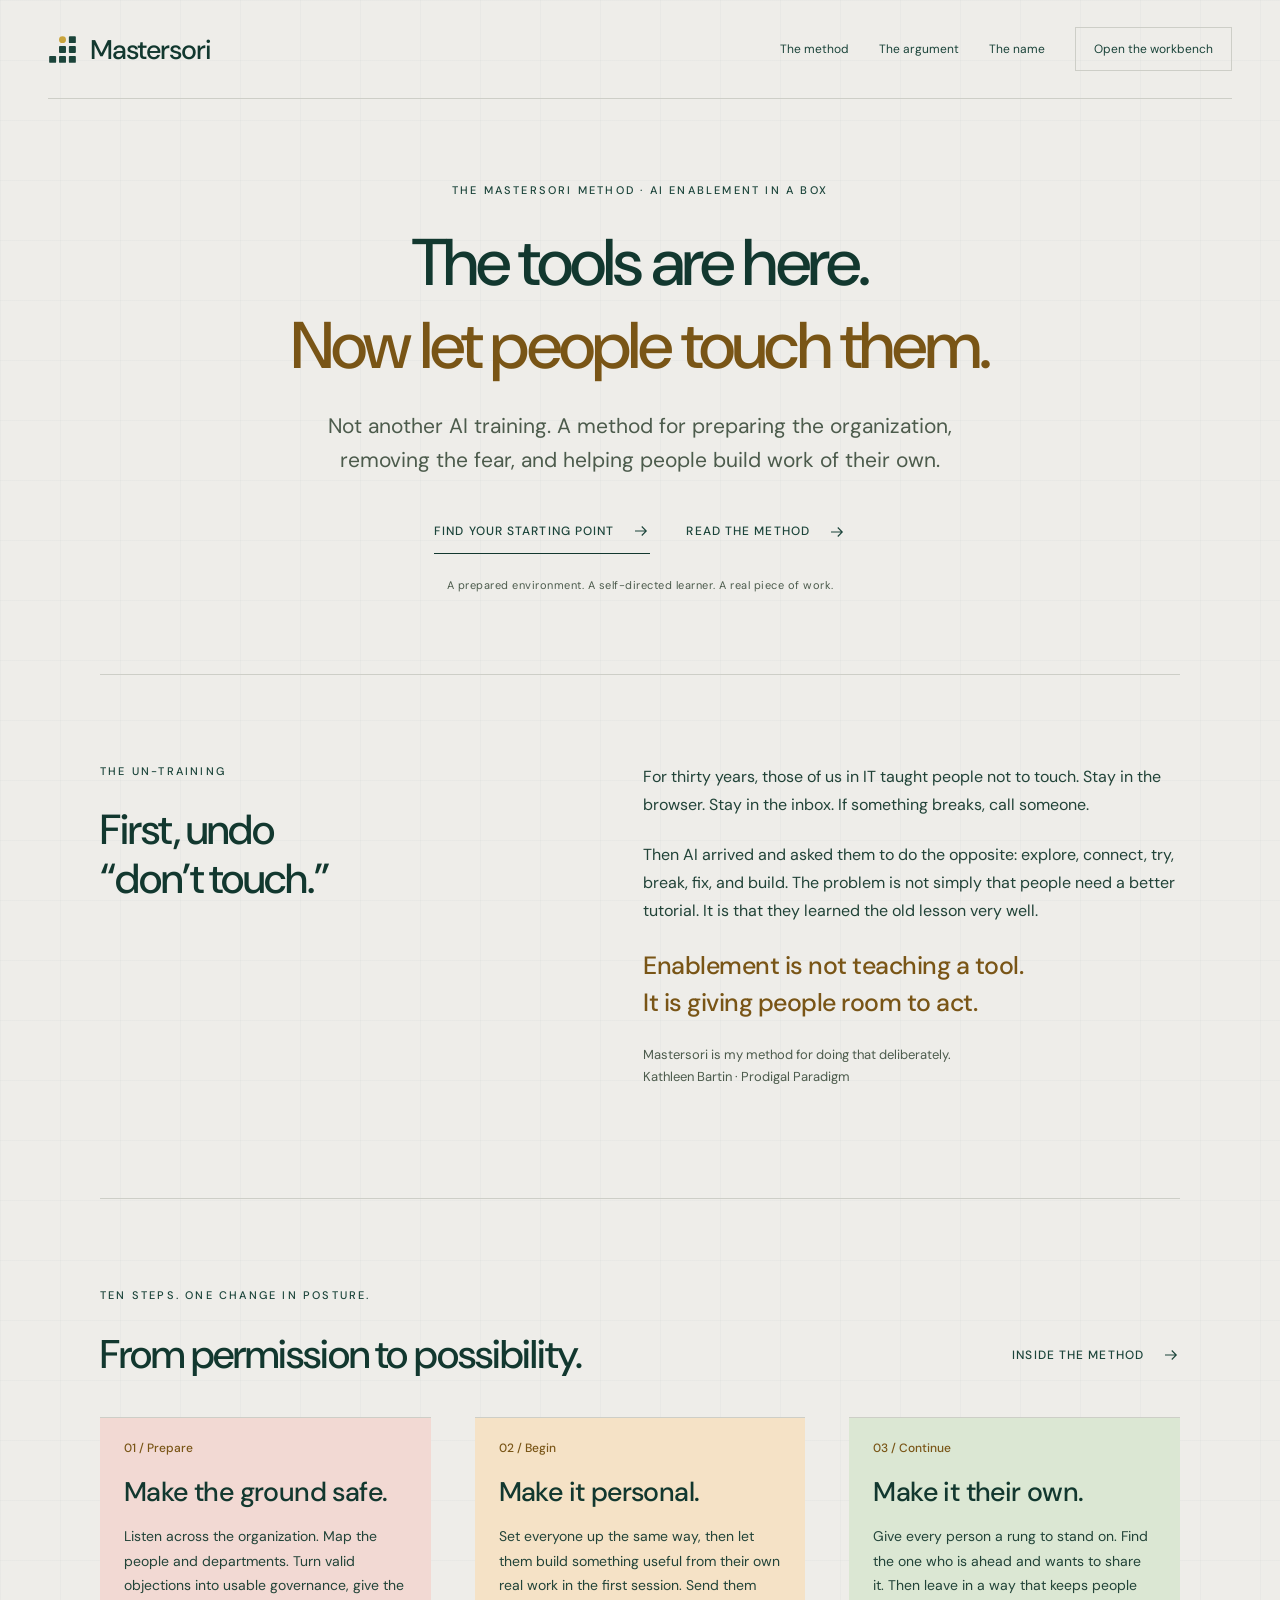
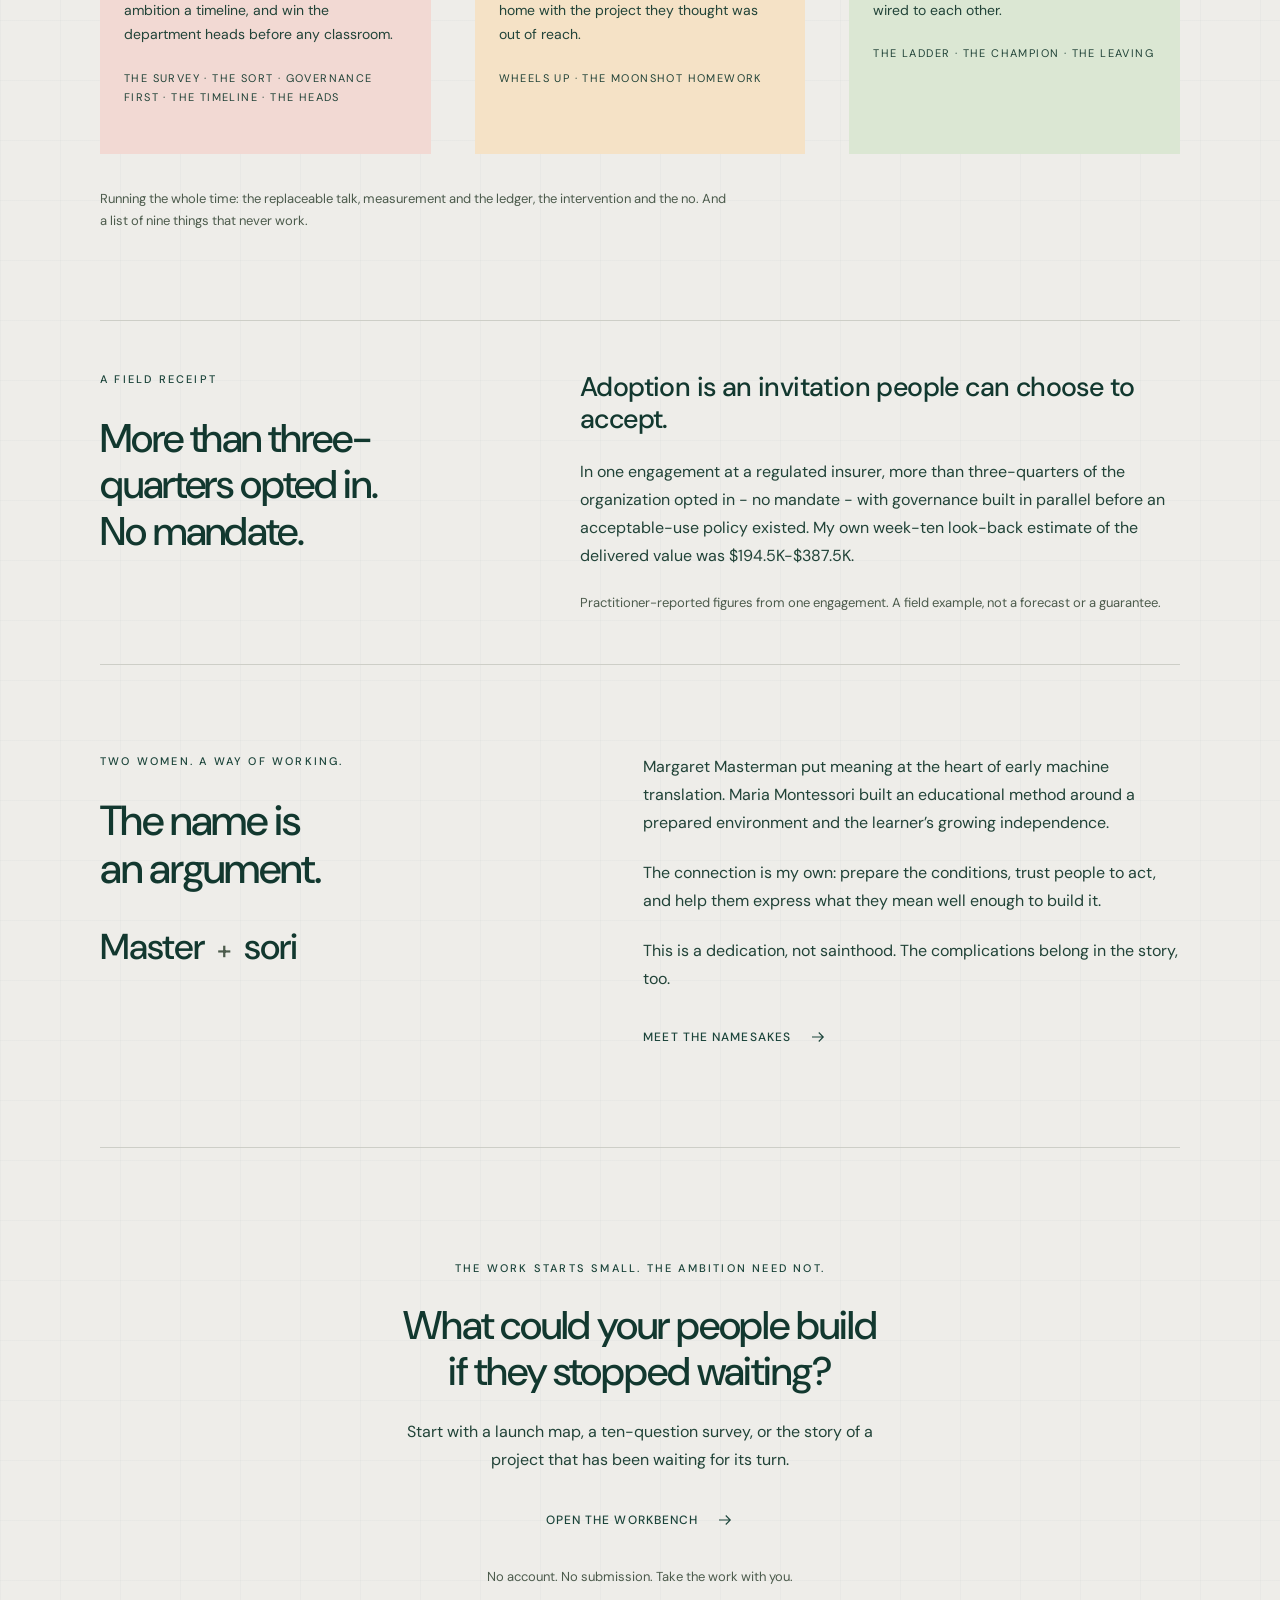
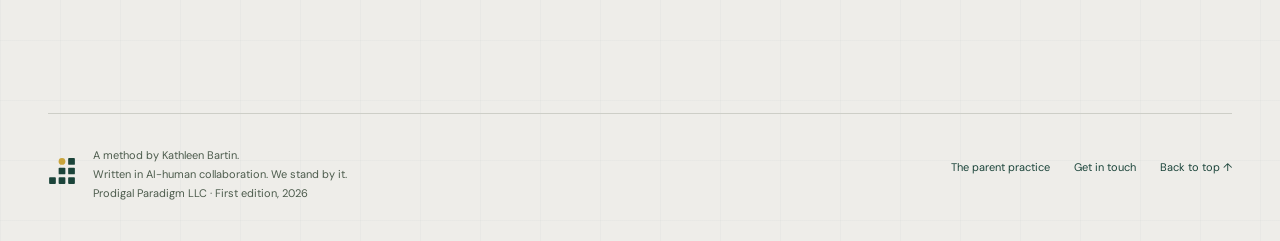
==== index.html @ df9082a6 "New mark: The Step Header and footer mark, favicons, lockups and the share card now use the stepped " ====
<!doctype html>
<html lang="en"><head>
<meta charset="utf-8">
<meta name="viewport" content="width=device-width, initial-scale=1">
<meta name="theme-color" content="#eeede9">
<title>Mastersori · AI enablement, not another training.</title>
<meta name="description" content="A human-first method for AI adoption. Prepare the environment, remove the fear, and help people build work of their own.">
<meta name="author" content="Kathleen Bartin">
<link rel="canonical" href="https://mastersori.com/">
<meta property="og:title" content="Mastersori · AI enablement, not another training.">
<meta property="og:description" content="A human-first method for AI adoption. Prepare the environment, remove the fear, and help people build work of their own.">
<meta property="og:type" content="website">
<meta property="og:url" content="https://mastersori.com/">
<meta property="og:site_name" content="Mastersori">
<meta property="og:image" content="https://mastersori.com/assets/og-card.png">
<meta property="og:image:width" content="1200">
<meta property="og:image:height" content="630">
<meta property="og:image:alt" content="Mastersori. The tools are here. Now let people touch them.">
<meta name="twitter:card" content="summary_large_image">
<meta name="twitter:image" content="https://mastersori.com/assets/og-card.png">
<link rel="icon" href="assets/logomark-simplified.svg" type="image/svg+xml">
<link rel="apple-touch-icon" href="assets/apple-touch-icon.png">
<link rel="preconnect" href="https://fonts.googleapis.com">
<link rel="preconnect" href="https://fonts.gstatic.com" crossorigin>
<link rel="stylesheet" href="https://fonts.googleapis.com/css2?family=DM+Sans:wght@400;500;600&amp;display=swap">
<link rel="stylesheet" href="styles.css">
<script src="app.js" defer></script>
<script type="application/ld+json">
{
  "@context": "https://schema.org",
  "@graph": [
    {
      "@type": "WebSite",
      "@id": "https://mastersori.com/#website",
      "name": "Mastersori",
      "alternateName": "The Mastersori Method",
      "url": "https://mastersori.com/",
      "publisher": {
        "@id": "https://mastersori.com/#org"
      },
      "author": {
        "@id": "https://mastersori.com/#kathleen"
      },
      "inLanguage": "en"
    },
    {
      "@type": "Person",
      "@id": "https://mastersori.com/#kathleen",
      "name": "Kathleen Bartin",
      "jobTitle": "AI Adoption Strategist",
      "url": "https://www.prodigalparadigm.com/",
      "sameAs": [
        "https://www.prodigalparadigm.com/",
        "https://www.linkedin.com/in/kathleen-bartin"
      ],
      "worksFor": {
        "@id": "https://mastersori.com/#org"
      }
    },
    {
      "@type": "Organization",
      "@id": "https://mastersori.com/#org",
      "name": "Prodigal Paradigm LLC",
      "url": "https://www.prodigalparadigm.com/",
      "founder": {
        "@id": "https://mastersori.com/#kathleen"
      }
    },
    {
      "@type": "CreativeWork",
      "@id": "https://mastersori.com/#method",
      "name": "The Mastersori Method",
      "alternateName": "The Un-Training",
      "description": "A human-first method for rolling out AI across a workforce: prepare the organization, remove the fear, and help people build work of their own.",
      "author": {
        "@id": "https://mastersori.com/#kathleen"
      },
      "publisher": {
        "@id": "https://mastersori.com/#org"
      },
      "url": "https://mastersori.com/method.html",
      "datePublished": "2026-11-17",
      "inLanguage": "en"
    }
  ]
}
</script>
</head>
<body id="top"><a class="skip" href="#main">Skip to content</a><header class="site-header"><a class="brand" href="index.html" aria-label="Mastersori home"><img src="assets/logomark.svg" width="29" height="29" alt=""><span class="brand-name">Mastersori</span></a><button class="menu-button" aria-expanded="false" aria-controls="main-nav" type="button">Menu</button><nav class="nav" id="main-nav" aria-label="Main navigation"><a href="method.html">The method</a><a href="argument.html">The argument</a><a href="dedication.html">The name</a><a href="workbench.html">Open the workbench</a></nav></header>

<main id="main">
<section class="hero"><p class="eyebrow">The Mastersori Method · AI enablement in a box</p><h1>The tools are here.<span class="turn">Now let people touch them.</span></h1><p class="lede">Not another AI training. A method for preparing the organization, removing the fear, and helping people build work of their own.</p><div class="hero-actions"><a class="text-link" href="workbench.html">Find your starting point<svg viewBox="0 0 24 24" aria-hidden="true"><path d="M4 12h15m-6-6 6 6-6 6"/></svg></a><a class="text-link" href="method.html">Read the method<svg viewBox="0 0 24 24" aria-hidden="true"><path d="M4 12h15m-6-6 6 6-6 6"/></svg></a></div><p class="hero-foot">A prepared environment. A self-directed learner. A real piece of work.</p></section>
<div class="wrap">
<section class="section intro-grid"><div><p class="eyebrow">The un-training</p><h2>First, undo<br>“don’t touch.”</h2></div><div class="prose"><p>For thirty years, those of us in IT taught people not to touch. Stay in the browser. Stay in the inbox. If something breaks, call someone.</p><p>Then AI arrived and asked them to do the opposite: explore, connect, try, break, fix, and build. The problem is not simply that people need a better tutorial. It is that they learned the old lesson very well.</p><p class="quote">Enablement is not teaching a tool.<br>It is giving people room to act.</p><p class="small muted">Mastersori is my method for doing that deliberately.<br>Kathleen Bartin · Prodigal Paradigm</p></div></section>
<section class="section"><div class="section-top"><div><p class="eyebrow">Ten steps. One change in posture.</p><h2>From permission to possibility.</h2></div><a class="text-link" href="method.html">Inside the method<svg viewBox="0 0 24 24" aria-hidden="true"><path d="M4 12h15m-6-6 6 6-6 6"/></svg></a></div><div class="movements"><article class="movement m-prepare"><span class="number">01 / Prepare</span><h3>Make the ground safe.</h3><p>Listen across the organization. Map the people and departments. Turn valid objections into usable governance, give the ambition a timeline, and win the department heads before any classroom.</p><p class="small">The survey · The sort · Governance first · The timeline · The heads</p></article><article class="movement m-begin"><span class="number">02 / Begin</span><h3>Make it personal.</h3><p>Set everyone up the same way, then let them build something useful from their own real work in the first session. Send them home with the project they thought was out of reach.</p><p class="small">Wheels up · The moonshot homework</p></article><article class="movement m-continue"><span class="number">03 / Continue</span><h3>Make it their own.</h3><p>Give every person a rung to stand on. Find the one who is ahead and wants to share it. Then leave in a way that keeps people wired to each other.</p><p class="small">The ladder · The champion · The leaving</p></article></div><p class="small muted running-line">Running the whole time: the replaceable talk, measurement and the ledger, the intervention and the no. And a list of nine things that never work.</p></section>
<section class="receipt" aria-labelledby="receipt-title"><div><p class="eyebrow" id="receipt-title">A field receipt</p><p class="receipt-statement">More than three-quarters opted in.<br>No mandate.</p></div><div><h3>Adoption is an invitation people can choose to accept.</h3><p>In one engagement at a regulated insurer, more than three-quarters of the organization opted in - no mandate - with governance built in parallel before an acceptable-use policy existed. My own week-ten look-back estimate of the delivered value was $194.5K-$387.5K.</p><p class="small muted">Practitioner-reported figures from one engagement. A field example, not a forecast or a guarantee.</p></div></section>
<section class="section intro-grid no-rule"><div><p class="eyebrow">Two women. A way of working.</p><h2>The name is<br>an argument.</h2><div class="name-equation">Master<span>+</span>sori</div></div><div class="prose"><p>Margaret Masterman put meaning at the heart of early machine translation. Maria Montessori built an educational method around a prepared environment and the learner’s growing independence.</p><p>The connection is my own: prepare the conditions, trust people to act, and help them express what they mean well enough to build it.</p><p>This is a dedication, not sainthood. The complications belong in the story, too.</p><a class="text-link" href="dedication.html">Meet the namesakes<svg viewBox="0 0 24 24" aria-hidden="true"><path d="M4 12h15m-6-6 6 6-6 6"/></svg></a></div></section>
<hr class="rule">
<section class="closing"><p class="eyebrow">The work starts small. The ambition need not.</p><h2>What could your people build<br>if they stopped waiting?</h2><p>Start with a launch map, a ten-question survey, or the story of a project that has been waiting for its turn.</p><a class="text-link" href="workbench.html">Open the workbench<svg viewBox="0 0 24 24" aria-hidden="true"><path d="M4 12h15m-6-6 6 6-6 6"/></svg></a><p class="small muted">No account. No submission. Take the work with you.</p></section>
</div></main>
<footer class="site-footer"><div class="footer-left"><a href="https://www.prodigalparadigm.com" aria-label="Prodigal Paradigm"><img src="assets/logomark.svg" width="28" height="28" alt=""></a><p>A method by Kathleen Bartin.<br>Written in AI-human collaboration. We stand by it.<br>Prodigal Paradigm LLC · First edition, 2026</p></div><nav class="footer-links" aria-label="Footer navigation"><a href="https://www.prodigalparadigm.com">The parent practice</a><a href="mailto:kathleen@prodigalparadigm.com?subject=Mastersori%20conversation">Get in touch</a><a href="#top">Back to top ↑</a></nav></footer><!-- LOOKS: the one-line house view-counter beacon goes here when the rollout reaches this site. No other analytics on this site. -->
</body></html>
---- styles.css ----
:root{--paper:#eeede9;--ink:#12382f;--body:#214338;--muted:#4c5b4c;--green:#1b443a;--gold:#795516;--rule:#997120;--line:#cdcec7;--surface:#f6f5f2;--prepare:#f2d9d3;--begin:#f5e2c6;--continue:#dbe7d3;--running:#234f3d;--brick:#8a3a2c;--on-brick:#f7f1ea;--field-border:#9da49a;--sans:'DM Sans',Arial,sans-serif;--display:var(--sans)}
*{box-sizing:border-box}
html{scroll-behavior:smooth;scroll-padding-top:28px}
body{margin:0;background:var(--paper);color:var(--body);font-family:var(--sans);font-size:16px;line-height:1.75;background-image:linear-gradient(rgba(18,56,47,.025) 1px,transparent 1px),linear-gradient(90deg,rgba(18,56,47,.025) 1px,transparent 1px);background-size:60px 60px}
::selection{background:#d9bb65;color:var(--ink)}
a{color:var(--green);text-underline-offset:5px}
a:hover{color:var(--gold)}
button,input,select,textarea{font:inherit}
button,a,input,select,textarea,summary{-webkit-tap-highlight-color:transparent}
:focus-visible{outline:2px solid var(--rule);outline-offset:4px}
button{cursor:pointer}
[hidden]{display:none!important}
img{max-width:100%;height:auto}
h1,h2,h3,h4{font-family:var(--display);font-weight:500;color:var(--ink);line-height:1.16;margin:0 0 24px}
h1{font-size:58px;letter-spacing:-2px}
h2{font-size:40px;letter-spacing:-1.1px}
h3{font-size:27px;letter-spacing:-.6px}
p{margin:0 0 22px}
.wrap{width:min(1080px,calc(100% - 96px));margin-inline:auto}
.site-header{width:min(1280px,calc(100% - 96px));margin:auto;padding:27px 0;display:flex;align-items:center;justify-content:space-between;gap:32px;border-bottom:1px solid var(--line)}
.brand{display:flex;align-items:center;gap:13px;text-decoration:none;color:var(--ink)}
.brand img{width:29px;height:29px}
.brand-name{font:500 27px/1 var(--display);letter-spacing:-1px}
.nav{display:flex;align-items:center;gap:30px}
.nav a{font-size:12px;text-decoration:none;min-height:44px;display:flex;align-items:center;white-space:nowrap}
.nav a[aria-current=page]{text-decoration:underline;text-decoration-color:var(--rule);text-underline-offset:8px}
.nav a:last-child{border:1px solid var(--line);padding:0 18px}
.menu-button{display:none;color:var(--ink);background:none;border:1px solid var(--line);padding:9px 14px;min-height:44px}
.eyebrow{font:500 11px/1.6 var(--sans);text-transform:uppercase;letter-spacing:2.2px;color:var(--green);margin:0 0 26px}
.muted{color:var(--muted)}
.small{font-size:13px;line-height:1.7}
.gold{color:var(--gold)}
.hero{text-align:center;max-width:1100px;margin:auto;padding:83px 24px 57px}
.hero h1{font-size:66px;line-height:1.12;letter-spacing:-2.8px}
.turn{font-style:normal;color:var(--gold);display:block;margin-top:9px}
.lede{font:400 21px/1.6 var(--sans);color:var(--muted);max-width:650px;margin:28px auto}
.hero-actions{display:flex;justify-content:center;gap:36px;align-items:center;margin:32px 0 22px}
.text-link{font-size:12px;font-weight:500;letter-spacing:1.1px;text-transform:uppercase;text-decoration:none;display:inline-flex;align-items:center;gap:18px;min-height:44px}
.text-link svg{width:18px;height:18px;stroke:currentColor;stroke-width:1.5;fill:none}
.hero-actions .text-link:first-child{border-bottom:1px solid var(--ink)}
.hero-foot{font-size:11px;color:var(--muted);letter-spacing:.5px}
.section{padding:88px 0;border-top:1px solid var(--line)}
.intro-grid{display:grid;grid-template-columns:1fr 1.2fr;gap:96px}
.intro-grid h2{font-size:42px}
.prose p{max-width:65ch}
.quote{font:500 25px/1.5 var(--display);letter-spacing:-.5px;color:var(--gold)}
.note{border-left:1px solid var(--rule);padding:0 0 0 24px;margin:30px 0 0}
.section-top{display:flex;justify-content:space-between;align-items:end;gap:32px;margin-bottom:40px}
.section-top h2{margin-bottom:0;max-width:680px}
.movements{display:grid;grid-template-columns:repeat(3,1fr);gap:44px}
.movement{padding:24px 24px 26px;border-top:1px solid var(--line)}
.m-prepare{--tint:var(--prepare)}.m-begin{--tint:var(--begin)}.m-continue{--tint:var(--continue)}.m-running{--tint:var(--running)}
.movement[class*="m-"]{background:var(--tint)}
.movement[class*="m-"] .small{color:var(--body)}
.number{font:500 12px/1 var(--sans);color:var(--gold);display:block;margin-bottom:22px}
.movement p{font-size:14px}
.movement h3{font-size:27px;margin-bottom:17px}
.movement .small{font-size:11px;text-transform:uppercase;letter-spacing:1.4px;color:var(--muted)}
.receipt{display:grid;grid-template-columns:.8fr 1.2fr;gap:80px;padding:50px 0;border-top:1px solid var(--line);border-bottom:1px solid var(--line)}
.receipt-number{font:500 84px/1 var(--display);letter-spacing:-4px;color:var(--ink);margin-bottom:12px}
body{overflow-x:clip}.marked{position:relative}.marked>*{position:relative;z-index:1}.marked>.watermark{position:absolute;z-index:0;pointer-events:none;user-select:none;max-width:none;height:auto;left:50%;transform:translateX(-50%)}.marked>.watermark-machine{top:150px;width:175%;transform:translateX(-50%) rotate(22deg);transform-origin:50% 50%}.marked>.watermark-time{top:152px;width:92%;left:-9%;transform:none}.watermark-work{top:40px;width:128%}.no-rule{border-top:0}.rule{border:0;border-top:1px solid var(--line);margin:0}.panel-foot{margin-top:26px}.receipt-statement{font:500 40px/1.16 var(--display);letter-spacing:-1.1px;color:var(--ink);margin:0}.receipt p:last-child{margin-bottom:0}
.name-equation{font:500 36px/1.25 var(--display);letter-spacing:-1px;color:var(--ink);margin:30px 0}
.name-equation span{font-size:26px;color:var(--muted);padding:0 13px}
.closing{text-align:center;padding:88px 0 100px;max-width:700px;margin:auto}
.closing p{max-width:520px;margin:24px auto}
.site-footer{width:min(1280px,calc(100% - 96px));border-top:1px solid var(--line);padding:32px 0 38px;margin:auto;display:flex;justify-content:space-between;gap:32px;align-items:start;font-size:11px;color:var(--muted)}
.footer-left{display:flex;gap:17px;align-items:center}
.footer-left img{width:28px}
.footer-left p{margin:0}
.footer-links{display:flex;gap:24px;flex-wrap:wrap}
.footer-links a{text-decoration:none;min-height:44px;display:inline-flex;align-items:center}
.skip{position:absolute;left:16px;top:-100px;background:var(--paper);padding:12px;z-index:10}
.skip:focus{top:12px}
html:not(.js) .menu-button{display:none}
.article-head{padding:72px 0 54px;max-width:850px}
.article-head .lede{margin:24px 0;max-width:700px;font-size:22px}
.back{font-size:11px;letter-spacing:1.1px;text-transform:uppercase;text-decoration:none;display:inline-block;margin-bottom:38px}
.article-layout{display:grid;grid-template-columns:200px minmax(0,1fr);gap:70px;padding-bottom:88px}
.contents{font-size:12px;border-top:1px solid var(--line);padding-top:22px}
.contents .eyebrow{font-size:10px}
.contents a{display:block;text-decoration:none;padding:8px 0}
.contents ol{padding:0;list-style:none;margin:0}
.contents .small{font-size:11px;margin-top:24px}
.article-body h2{font-size:32px;margin-top:52px}
.article-body>h2:first-child{margin-top:0}
.stage{border-top:1px solid var(--line)}
.stage:last-of-type{border-bottom:1px solid var(--line)}
.stage summary{list-style:none;display:grid;grid-template-columns:35px 1fr 20px;gap:15px;align-items:baseline;padding:25px 0;cursor:pointer}
.stage summary::-webkit-details-marker{display:none}
.stage[class*="m-"]{background:var(--tint);margin-inline:-18px;padding-inline:18px}
.arc-key{display:flex;flex-wrap:wrap;gap:10px;margin:22px 0 0}
.arc-key .key{background:var(--tint);font-size:11px;letter-spacing:1.2px;text-transform:uppercase;color:var(--ink);padding:7px 12px}
.stage summary .stage-name{font:500 25px/1.3 var(--display);letter-spacing:-.6px;color:var(--ink)}
.stage summary .stage-number{font-size:11px;color:var(--gold)}
.stage summary .symbol{font-size:23px;font-weight:400;color:var(--green)}
.stage .symbol:before{content:'+'}
.stage[open] .symbol:before{content:'−'}
.stage-content{padding:0 20px 30px 50px;font-size:15px}
.stage-content ul,.article-body ul{padding-left:20px}
.stage-content li{margin:9px 0}
.stage-content .quote{font-size:23px}
.output{font-size:12px;color:var(--green);border-left:1px solid var(--rule);padding-left:16px;margin-top:24px}
.stage-sub{font-weight:500;color:var(--ink)}.group-label{margin:46px 0 14px}
.section-lede{font-size:19px;line-height:1.5;color:var(--muted);margin-top:-8px}
.passage{margin:34px 0 0;padding:4px 0 4px 26px;border-left:1px solid var(--gold)}
.passage h3{font-size:23px;margin-bottom:16px}
.passage p:last-child{margin-bottom:0}
.passage+details.stage{margin-top:38px}
.passage ol li{padding-left:4px;margin:6px 0}
.passage ol li::marker{color:var(--gold)}.stage-content ol,.article-body ol{padding-left:22px}.stage-content ol li{padding-left:4px}.never-list li{margin:14px 0;padding-left:6px}
.roi-block{background:#008080;margin:52px -18px 0;padding:34px 30px 32px}
.article-body .roi-block h2{margin-top:0}
.roi-block,.roi-block h2,.roi-block p,.roi-block strong,.roi-block .section-lede{color:#fff}
.roi-block p:last-child{margin-bottom:0}
.running-block{background:var(--running);margin:52px -18px 0;padding:34px 30px 22px}
.article-body .running-block h2{margin-top:0}
.running-block,.running-block h2,.running-block p,.running-block li,.running-block strong,.running-block .stage summary .stage-name,.running-block .stage summary .symbol{color:var(--on-brick)}
.running-block .quote,.running-block .stage summary .stage-number,.running-block li::marker{color:#e9cc8f}
.running-block .stage{border-color:rgba(247,241,234,.28)}
.running-block a{color:var(--on-brick)}
.arc-key .key.m-running{color:var(--on-brick)}
.running-block .stage[class*="m-"]{background:none;margin-inline:0;padding-inline:0}
.never-block{background:var(--brick);margin:34px -18px 0;padding:34px 30px 32px}
.never-block h2,.never-block li,.never-block p{color:var(--on-brick)}
.article-body .never-block h2{margin-top:0}
.never-block p:last-child{margin-bottom:0}.never-list li::marker,.stage-content ol li::marker{color:var(--gold)}
.never-block .never-list li::marker{color:#f0c9a6}.contents-label{font-size:10px;text-transform:uppercase;letter-spacing:1.8px;color:var(--muted);margin:20px 0 6px}.editor-note ul{padding-left:20px}.editor-note li{margin:9px 0}.running-line{margin:34px 0 0;max-width:70ch}.plain-button{border:0;background:none;color:var(--green);text-decoration:underline;text-underline-offset:5px;font-size:12px;padding:10px 0;min-height:44px}
.stage-tools{display:flex;justify-content:space-between;align-items:center;margin-bottom:14px}
.stage-tools p{margin:0}
.editor-note{padding:26px 30px;border:1px solid var(--line);margin-top:42px;font-size:13px}
.editor-note h3{font-size:23px;margin-bottom:14px}
.editor-note p:last-child{margin:0}
.dedication-lede{font-size:24px!important}
.person{padding:42px 0;border-top:1px solid var(--line)}
.person h2{margin:0 0 12px}
.person .dates{font-size:11px;letter-spacing:2px;color:var(--muted)}
.sources-inline{font-size:12px}
.principle{font:500 24px/1.5 var(--display);letter-spacing:-.4px;color:var(--gold);margin-top:30px}
.tool-head{padding-bottom:38px}
.tool-intro{display:flex;justify-content:space-between;gap:45px;align-items:start;padding:25px 0;border-top:1px solid var(--line)}
.tool-intro p{max-width:650px;font-size:14px;margin:0}
.privacy-label{font-size:11px;letter-spacing:1px;white-space:nowrap;color:var(--green)}
.tab-list{display:flex;gap:36px;border-bottom:1px solid var(--line);margin:15px 0 44px}
.tab-list button{border:0;border-bottom:2px solid transparent;background:none;color:var(--muted);padding:17px 0;font-size:13px;min-height:52px}
.tab-list button[aria-selected=true]{color:var(--ink);border-bottom-color:var(--rule)}
.tool-grid{display:grid;grid-template-columns:1.1fr .9fr;gap:70px;align-items:start}
.tool-grid h2{font-size:31px;margin-bottom:16px}
.tool-grid p{font-size:14px}
.field{margin-bottom:23px}
.field label{display:block;font-size:13px;font-weight:500;color:var(--ink);margin-bottom:8px}
.field .hint{display:block;font-size:12px;color:var(--muted);margin-bottom:10px}
input,select,textarea{width:100%;padding:12px 14px;background:var(--surface);color:var(--body);border:1px solid var(--field-border);border-radius:2px;font-size:14px;min-height:48px}
textarea{resize:vertical;min-height:110px;line-height:1.6}
input::placeholder,textarea::placeholder{color:var(--muted)}
.outline-button{border:1px solid var(--green);background:transparent;color:var(--green);min-height:48px;padding:11px 22px;font-size:12px;font-weight:500}
.outline-button:hover{border-color:var(--gold);color:var(--gold)}
.actions{display:flex;gap:24px;align-items:center;flex-wrap:wrap;margin-top:24px}
.result-panel{background:var(--surface);border:1px solid var(--line);padding:30px;min-width:0;overflow-wrap:anywhere}
.result-panel .eyebrow{font-size:10px;margin-bottom:18px}
.result-panel h3{font-size:26px;margin-bottom:22px}
.result-panel ol{padding-left:22px}
.result-panel li{padding-left:7px;margin-bottom:22px;font-size:14px}
.result-panel li::marker{color:var(--gold);font-family:var(--sans)}
.result-panel strong{color:var(--ink);font-weight:500}
.result-panel .small{font-size:12px}
.result-panel p:last-child{margin-bottom:0}
.status{font-size:12px;color:var(--green);margin-top:16px;min-height:20px}
.survey-list{counter-reset:survey;list-style:none;padding:0;margin:20px 0 0}
.survey-list li{counter-increment:survey;position:relative;padding:18px 0 18px 35px;border-top:1px solid var(--line);font-size:15px}
.survey-list li:before{content:counter(survey,decimal-leading-zero);position:absolute;left:0;top:20px;color:var(--gold);font-size:10px}
.survey-list li:last-child{font-family:var(--display);font-weight:500;font-size:22px;line-height:1.5;color:var(--ink);padding-top:24px;padding-bottom:24px}
.workspace{padding-bottom:80px}
.worksheet-preview{white-space:pre-wrap;font-size:13px;line-height:1.7;overflow-wrap:anywhere}
noscript p{padding:20px;border:1px solid var(--line)}
@media(min-width:1600px){.hero{padding-top:100px;padding-bottom:75px}}
@media(max-width:900px){.wrap{width:calc(100% - 64px)}.site-header,.site-footer{width:calc(100% - 64px)}.nav{gap:20px}.hero h1{font-size:55px;letter-spacing:-2px}.intro-grid{gap:45px}.article-layout{grid-template-columns:150px minmax(0,1fr);gap:35px}.tool-grid{gap:35px}.movements{gap:26px}.receipt{gap:45px}.tool-intro{gap:30px}}
@media(max-width:640px){.marked>.watermark-machine{width:200%;top:200px}.marked>.watermark-time{width:110%;top:170px;left:-10%}.watermark-work{width:150%;top:70px}.wrap,.site-header,.site-footer{width:calc(100% - 40px)}.site-header{padding:19px 0;flex-wrap:wrap;gap:15px}.brand-name{font-size:25px}.brand img{width:26px;height:26px}.menu-button{display:block}.nav{display:flex;flex-wrap:wrap;width:100%;gap:5px 24px}.js .nav{display:none}.js .nav.is-open{display:flex}.nav a{font-size:12px}.nav a:last-child{padding:0;border:0}.hero{padding:58px 18px 45px}.hero h1{font-size:42px;letter-spacing:-1.7px;line-height:1.12}.hero .eyebrow{font-size:10px;letter-spacing:1.7px}.lede{font-size:19px;margin:25px auto}.hero-actions{gap:20px;flex-wrap:wrap;margin-top:28px}.text-link{font-size:10px;letter-spacing:1px;gap:10px}.hero-foot{font-size:10px}.section{padding:55px 0}.intro-grid,.receipt,.tool-grid{grid-template-columns:1fr;gap:28px}.intro-grid h2,h2{font-size:34px}.intro-grid h2{margin-bottom:0}.quote{font-size:23px}.section-top{display:block;margin-bottom:28px}.section-top .text-link{margin-top:15px}.movements{grid-template-columns:1fr;gap:18px}.movement{padding:20px 18px 22px}.stage[class*="m-"]{margin-inline:-10px;padding-inline:10px}.roi-block{margin:44px -10px 0;padding:26px 18px 24px}.running-block{margin:44px -10px 0;padding:26px 18px 14px}.never-block{margin:26px -10px 0;padding:26px 18px 24px}.movement h3{font-size:27px}.movement .number{margin-bottom:16px}.movement p{font-size:15px}.receipt{padding:35px 0;gap:22px}.receipt-number{font-size:70px}.receipt-statement{font-size:32px}.name-equation{font-size:31px}.name-equation span{padding:0 7px;font-size:22px}.closing{padding:56px 0 65px}.closing h2{font-size:34px}.site-footer{flex-direction:column;gap:13px;padding:26px 0}.footer-links{gap:17px}.article-head{padding:44px 0 34px}h1{font-size:40px;letter-spacing:-1.5px}.article-head .lede{font-size:20px}.article-layout{display:block;padding-bottom:55px}.contents{margin-bottom:32px}.contents ol{columns:2;column-gap:18px}.contents ol.single{columns:1}.contents a{font-size:11px}.contents .small{margin-top:15px}.article-body h2{font-size:29px}.stage summary{grid-template-columns:24px 1fr 18px;gap:9px;padding:23px 0}.stage summary .stage-name{font-size:23px}.stage-content{padding:0 0 25px 33px}.stage-content p{font-size:14px}.stage-content .quote{font-size:22px}.editor-note{padding:22px}.dedication-lede{font-size:21px!important}.person{padding:30px 0}.tool-intro{display:block}.privacy-label{display:block;margin-top:14px}.tab-list{gap:22px;margin-bottom:30px}.tab-list button{font-size:12px}.tool-grid h2{font-size:28px}.result-panel{padding:24px}.tool-grid{gap:38px}.workspace{padding-bottom:55px}.back{margin-bottom:26px}}
@media(prefers-reduced-motion:reduce){html{scroll-behavior:auto}*{transition:none!important;animation:none!important}}
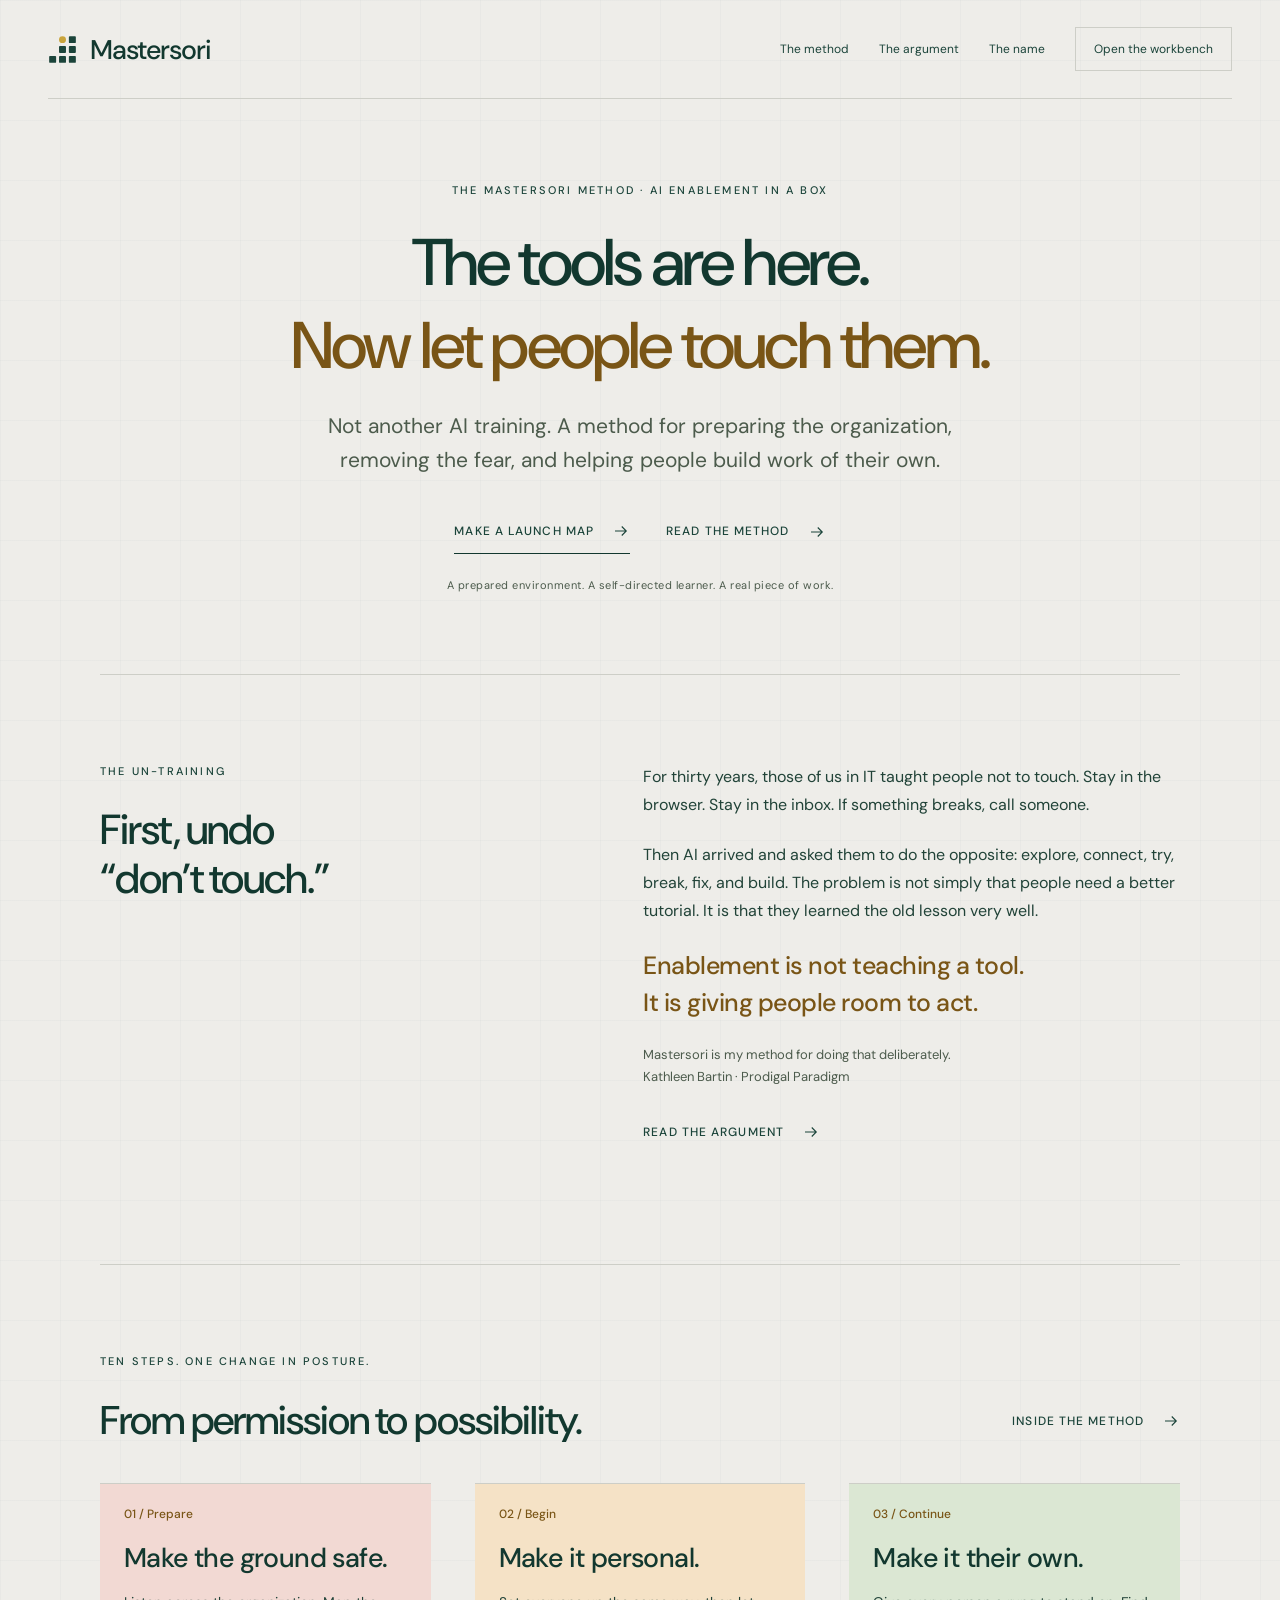
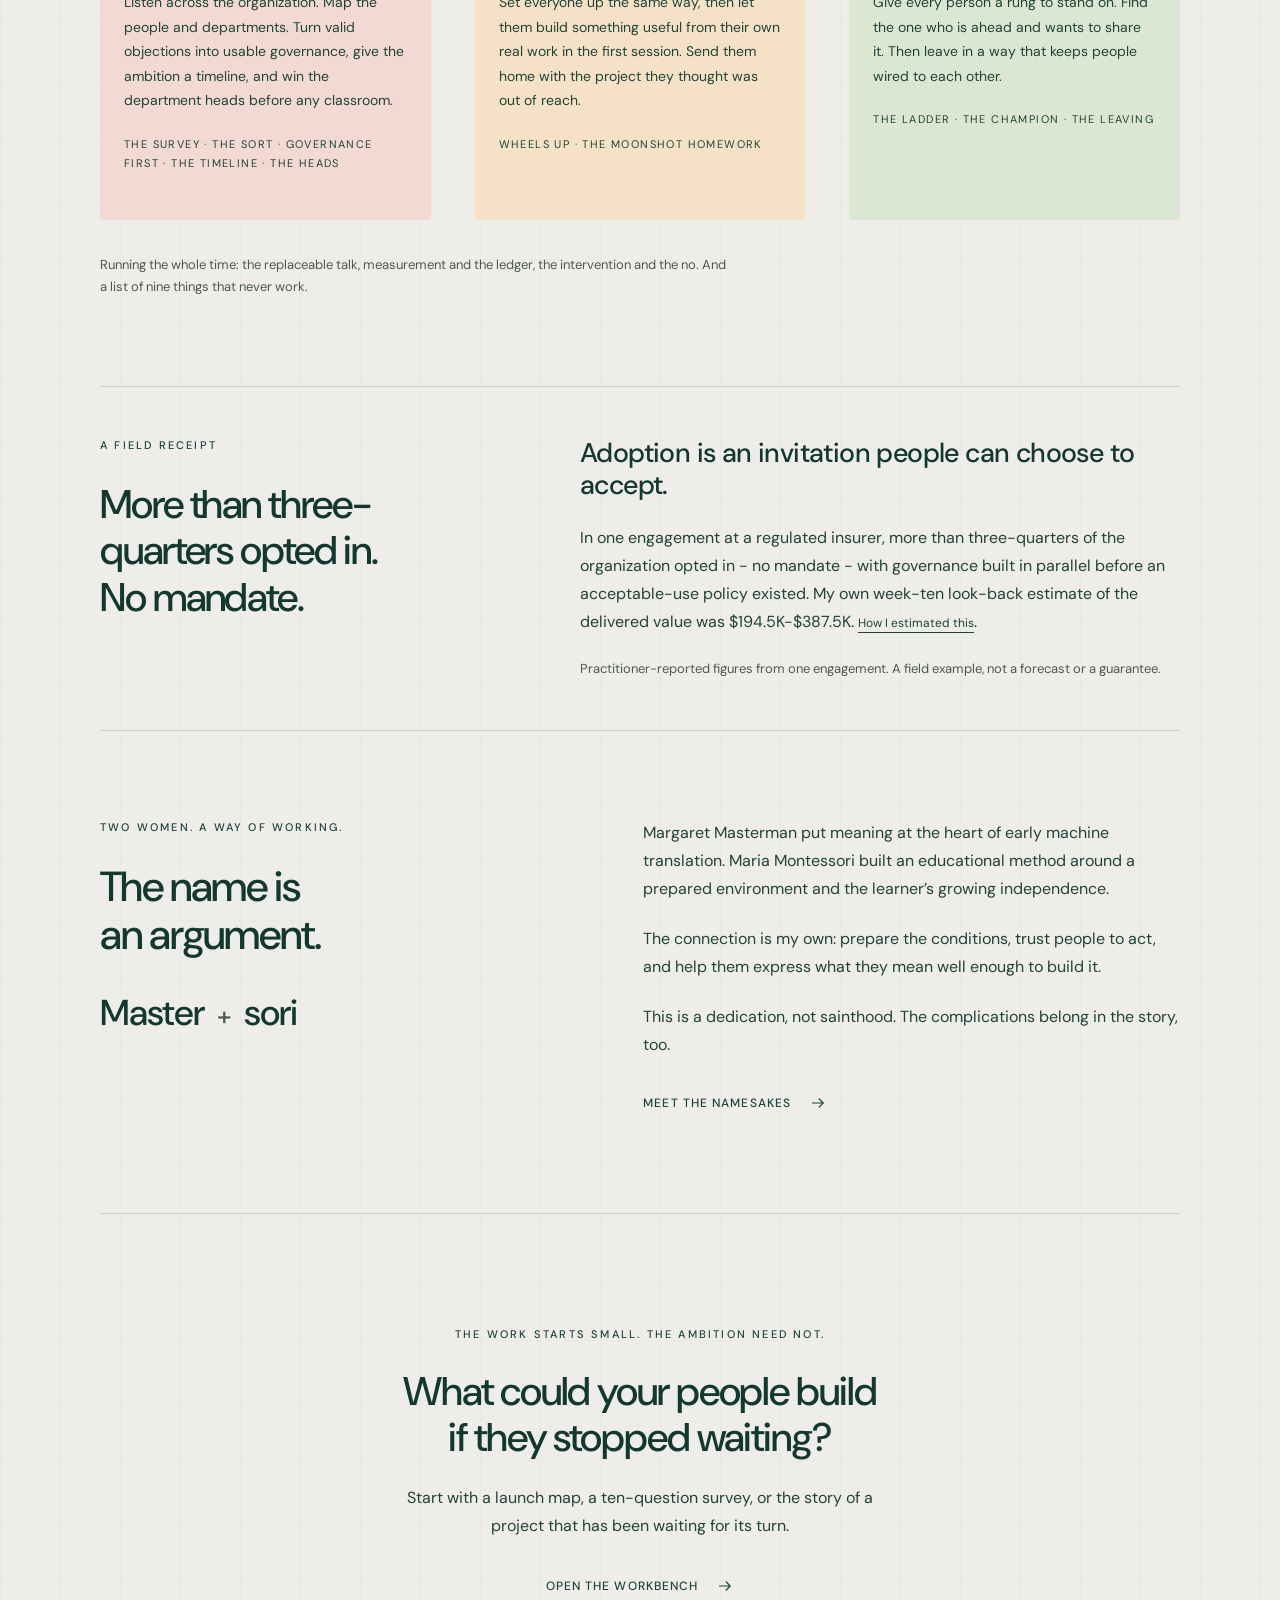
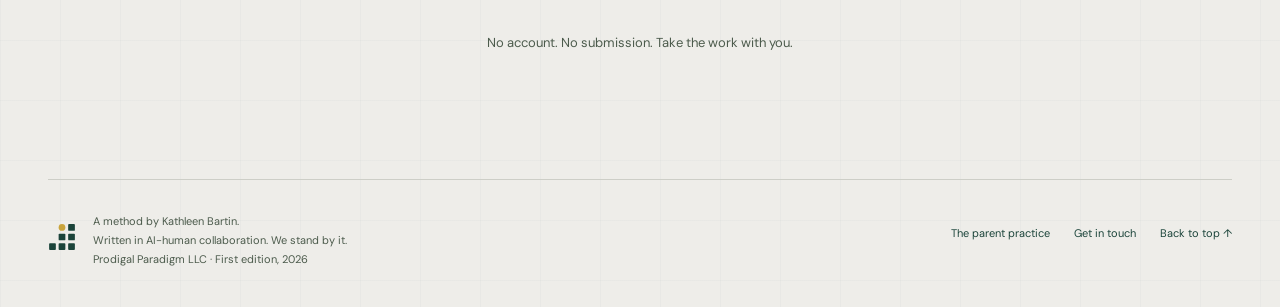
==== commit 55c21d94: "Third pass: workbench safety and usability, share addresses, editorial additions - Workbench forms a" ====
--- a/index.html
+++ b/index.html
@@ -6,18 +6,18 @@
 <title>Mastersori · AI enablement, not another training.</title>
 <meta name="description" content="A human-first method for AI adoption. Prepare the environment, remove the fear, and help people build work of their own.">
 <meta name="author" content="Kathleen Bartin">
-<link rel="canonical" href="https://mastersori.com/">
+<link rel="canonical" href="https://prodigalparadigm.github.io/mastersori/">
 <meta property="og:title" content="Mastersori · AI enablement, not another training.">
 <meta property="og:description" content="A human-first method for AI adoption. Prepare the environment, remove the fear, and help people build work of their own.">
 <meta property="og:type" content="website">
-<meta property="og:url" content="https://mastersori.com/">
+<meta property="og:url" content="https://prodigalparadigm.github.io/mastersori/">
 <meta property="og:site_name" content="Mastersori">
-<meta property="og:image" content="https://mastersori.com/assets/og-card.png">
+<meta property="og:image" content="https://prodigalparadigm.github.io/mastersori/assets/og-card.png">
 <meta property="og:image:width" content="1200">
 <meta property="og:image:height" content="630">
 <meta property="og:image:alt" content="Mastersori. The tools are here. Now let people touch them.">
 <meta name="twitter:card" content="summary_large_image">
-<meta name="twitter:image" content="https://mastersori.com/assets/og-card.png">
+<meta name="twitter:image" content="https://prodigalparadigm.github.io/mastersori/assets/og-card.png">
 <link rel="icon" href="assets/logomark-simplified.svg" type="image/svg+xml">
 <link rel="apple-touch-icon" href="assets/apple-touch-icon.png">
 <link rel="preconnect" href="https://fonts.googleapis.com">
@@ -31,21 +31,21 @@
   "@graph": [
     {
       "@type": "WebSite",
-      "@id": "https://mastersori.com/#website",
+      "@id": "https://prodigalparadigm.github.io/mastersori/#website",
       "name": "Mastersori",
       "alternateName": "The Mastersori Method",
-      "url": "https://mastersori.com/",
+      "url": "https://prodigalparadigm.github.io/mastersori/",
       "publisher": {
-        "@id": "https://mastersori.com/#org"
+        "@id": "https://prodigalparadigm.github.io/mastersori/#org"
       },
       "author": {
-        "@id": "https://mastersori.com/#kathleen"
+        "@id": "https://prodigalparadigm.github.io/mastersori/#kathleen"
       },
       "inLanguage": "en"
     },
     {
       "@type": "Person",
-      "@id": "https://mastersori.com/#kathleen",
+      "@id": "https://prodigalparadigm.github.io/mastersori/#kathleen",
       "name": "Kathleen Bartin",
       "jobTitle": "AI Adoption Strategist",
       "url": "https://www.prodigalparadigm.com/",
@@ -54,31 +54,31 @@
         "https://www.linkedin.com/in/kathleen-bartin"
       ],
       "worksFor": {
-        "@id": "https://mastersori.com/#org"
+        "@id": "https://prodigalparadigm.github.io/mastersori/#org"
       }
     },
     {
       "@type": "Organization",
-      "@id": "https://mastersori.com/#org",
+      "@id": "https://prodigalparadigm.github.io/mastersori/#org",
       "name": "Prodigal Paradigm LLC",
       "url": "https://www.prodigalparadigm.com/",
       "founder": {
-        "@id": "https://mastersori.com/#kathleen"
+        "@id": "https://prodigalparadigm.github.io/mastersori/#kathleen"
       }
     },
     {
       "@type": "CreativeWork",
-      "@id": "https://mastersori.com/#method",
+      "@id": "https://prodigalparadigm.github.io/mastersori/#method",
       "name": "The Mastersori Method",
       "alternateName": "The Un-Training",
       "description": "A human-first method for rolling out AI across a workforce: prepare the organization, remove the fear, and help people build work of their own.",
       "author": {
-        "@id": "https://mastersori.com/#kathleen"
+        "@id": "https://prodigalparadigm.github.io/mastersori/#kathleen"
       },
       "publisher": {
-        "@id": "https://mastersori.com/#org"
+        "@id": "https://prodigalparadigm.github.io/mastersori/#org"
       },
-      "url": "https://mastersori.com/method.html",
+      "url": "https://prodigalparadigm.github.io/mastersori/method.html",
       "datePublished": "2026-11-17",
       "inLanguage": "en"
     }
@@ -89,11 +89,11 @@
 <body id="top"><a class="skip" href="#main">Skip to content</a><header class="site-header"><a class="brand" href="index.html" aria-label="Mastersori home"><img src="assets/logomark.svg" width="29" height="29" alt=""><span class="brand-name">Mastersori</span></a><button class="menu-button" aria-expanded="false" aria-controls="main-nav" type="button">Menu</button><nav class="nav" id="main-nav" aria-label="Main navigation"><a href="method.html">The method</a><a href="argument.html">The argument</a><a href="dedication.html">The name</a><a href="workbench.html">Open the workbench</a></nav></header>
 
 <main id="main">
-<section class="hero"><p class="eyebrow">The Mastersori Method · AI enablement in a box</p><h1>The tools are here.<span class="turn">Now let people touch them.</span></h1><p class="lede">Not another AI training. A method for preparing the organization, removing the fear, and helping people build work of their own.</p><div class="hero-actions"><a class="text-link" href="workbench.html">Find your starting point<svg viewBox="0 0 24 24" aria-hidden="true"><path d="M4 12h15m-6-6 6 6-6 6"/></svg></a><a class="text-link" href="method.html">Read the method<svg viewBox="0 0 24 24" aria-hidden="true"><path d="M4 12h15m-6-6 6 6-6 6"/></svg></a></div><p class="hero-foot">A prepared environment. A self-directed learner. A real piece of work.</p></section>
+<section class="hero"><p class="eyebrow">The Mastersori Method · AI enablement in a box</p><h1>The tools are here.<span class="turn">Now let people touch them.</span></h1><p class="lede">Not another AI training. A method for preparing the organization, removing the fear, and helping people build work of their own.</p><div class="hero-actions"><a class="text-link" href="workbench.html">Make a launch map<svg viewBox="0 0 24 24" aria-hidden="true"><path d="M4 12h15m-6-6 6 6-6 6"/></svg></a><a class="text-link" href="method.html">Read the method<svg viewBox="0 0 24 24" aria-hidden="true"><path d="M4 12h15m-6-6 6 6-6 6"/></svg></a></div><p class="hero-foot">A prepared environment. A self-directed learner. A real piece of work.</p></section>
 <div class="wrap">
-<section class="section intro-grid"><div><p class="eyebrow">The un-training</p><h2>First, undo<br>“don’t touch.”</h2></div><div class="prose"><p>For thirty years, those of us in IT taught people not to touch. Stay in the browser. Stay in the inbox. If something breaks, call someone.</p><p>Then AI arrived and asked them to do the opposite: explore, connect, try, break, fix, and build. The problem is not simply that people need a better tutorial. It is that they learned the old lesson very well.</p><p class="quote">Enablement is not teaching a tool.<br>It is giving people room to act.</p><p class="small muted">Mastersori is my method for doing that deliberately.<br>Kathleen Bartin · Prodigal Paradigm</p></div></section>
-<section class="section"><div class="section-top"><div><p class="eyebrow">Ten steps. One change in posture.</p><h2>From permission to possibility.</h2></div><a class="text-link" href="method.html">Inside the method<svg viewBox="0 0 24 24" aria-hidden="true"><path d="M4 12h15m-6-6 6 6-6 6"/></svg></a></div><div class="movements"><article class="movement m-prepare"><span class="number">01 / Prepare</span><h3>Make the ground safe.</h3><p>Listen across the organization. Map the people and departments. Turn valid objections into usable governance, give the ambition a timeline, and win the department heads before any classroom.</p><p class="small">The survey · The sort · Governance first · The timeline · The heads</p></article><article class="movement m-begin"><span class="number">02 / Begin</span><h3>Make it personal.</h3><p>Set everyone up the same way, then let them build something useful from their own real work in the first session. Send them home with the project they thought was out of reach.</p><p class="small">Wheels up · The moonshot homework</p></article><article class="movement m-continue"><span class="number">03 / Continue</span><h3>Make it their own.</h3><p>Give every person a rung to stand on. Find the one who is ahead and wants to share it. Then leave in a way that keeps people wired to each other.</p><p class="small">The ladder · The champion · The leaving</p></article></div><p class="small muted running-line">Running the whole time: the replaceable talk, measurement and the ledger, the intervention and the no. And a list of nine things that never work.</p></section>
-<section class="receipt" aria-labelledby="receipt-title"><div><p class="eyebrow" id="receipt-title">A field receipt</p><p class="receipt-statement">More than three-quarters opted in.<br>No mandate.</p></div><div><h3>Adoption is an invitation people can choose to accept.</h3><p>In one engagement at a regulated insurer, more than three-quarters of the organization opted in - no mandate - with governance built in parallel before an acceptable-use policy existed. My own week-ten look-back estimate of the delivered value was $194.5K-$387.5K.</p><p class="small muted">Practitioner-reported figures from one engagement. A field example, not a forecast or a guarantee.</p></div></section>
+<section class="section intro-grid"><div><p class="eyebrow">The un-training</p><h2>First, undo<br>“don’t touch.”</h2></div><div class="prose"><p>For thirty years, those of us in IT taught people not to touch. Stay in the browser. Stay in the inbox. If something breaks, call someone.</p><p>Then AI arrived and asked them to do the opposite: explore, connect, try, break, fix, and build. The problem is not simply that people need a better tutorial. It is that they learned the old lesson very well.</p><p class="quote">Enablement is not teaching a tool.<br>It is giving people room to act.</p><p class="small muted">Mastersori is my method for doing that deliberately.<br>Kathleen Bartin · Prodigal Paradigm</p><p><a class="text-link" href="argument.html">Read the argument<svg viewBox="0 0 24 24" aria-hidden="true"><path d="M4 12h15m-6-6 6 6-6 6"/></svg></a></p></div></section>
+<section class="section"><div class="section-top"><div><p class="eyebrow">Ten steps. One change in posture.</p><h2>From permission to possibility.</h2></div><a class="text-link" href="method.html">Inside the method<svg viewBox="0 0 24 24" aria-hidden="true"><path d="M4 12h15m-6-6 6 6-6 6"/></svg></a></div><div class="movements"><article class="movement m-prepare"><span class="number">01 / Prepare</span><h3><a class="card-link" href="method.html#survey">Make the ground safe.</a></h3><p>Listen across the organization. Map the people and departments. Turn valid objections into usable governance, give the ambition a timeline, and win the department heads before any classroom.</p><p class="small">The survey · The sort · Governance first · The timeline · The heads</p></article><article class="movement m-begin"><span class="number">02 / Begin</span><h3><a class="card-link" href="method.html#session">Make it personal.</a></h3><p>Set everyone up the same way, then let them build something useful from their own real work in the first session. Send them home with the project they thought was out of reach.</p><p class="small">Wheels up · The moonshot homework</p></article><article class="movement m-continue"><span class="number">03 / Continue</span><h3><a class="card-link" href="method.html#ladder">Make it their own.</a></h3><p>Give every person a rung to stand on. Find the one who is ahead and wants to share it. Then leave in a way that keeps people wired to each other.</p><p class="small">The ladder · The champion · The leaving</p></article></div><p class="small muted running-line">Running the whole time: the replaceable talk, measurement and the ledger, the intervention and the no. And a list of nine things that never work.</p></section>
+<section class="receipt" aria-labelledby="receipt-title"><div><p class="eyebrow" id="receipt-title">A field receipt</p><p class="receipt-statement">More than three-quarters opted in.<br>No mandate.</p></div><div><h3>Adoption is an invitation people can choose to accept.</h3><p>In one engagement at a regulated insurer, more than three-quarters of the organization opted in - no mandate - with governance built in parallel before an acceptable-use policy existed. My own week-ten look-back estimate of the delivered value was $194.5K-$387.5K. <a class="sources-inline" href="method.html#measurement">How I estimated this</a>.</p><p class="small muted">Practitioner-reported figures from one engagement. A field example, not a forecast or a guarantee.</p></div></section>
 <section class="section intro-grid no-rule"><div><p class="eyebrow">Two women. A way of working.</p><h2>The name is<br>an argument.</h2><div class="name-equation">Master<span>+</span>sori</div></div><div class="prose"><p>Margaret Masterman put meaning at the heart of early machine translation. Maria Montessori built an educational method around a prepared environment and the learner’s growing independence.</p><p>The connection is my own: prepare the conditions, trust people to act, and help them express what they mean well enough to build it.</p><p>This is a dedication, not sainthood. The complications belong in the story, too.</p><a class="text-link" href="dedication.html">Meet the namesakes<svg viewBox="0 0 24 24" aria-hidden="true"><path d="M4 12h15m-6-6 6 6-6 6"/></svg></a></div></section>
 <hr class="rule">
 <section class="closing"><p class="eyebrow">The work starts small. The ambition need not.</p><h2>What could your people build<br>if they stopped waiting?</h2><p>Start with a launch map, a ten-question survey, or the story of a project that has been waiting for its turn.</p><a class="text-link" href="workbench.html">Open the workbench<svg viewBox="0 0 24 24" aria-hidden="true"><path d="M4 12h15m-6-6 6 6-6 6"/></svg></a><p class="small muted">No account. No submission. Take the work with you.</p></section>
--- a/styles.css
+++ b/styles.css
@@ -1,4 +1,4 @@
-:root{--paper:#eeede9;--ink:#12382f;--body:#214338;--muted:#4c5b4c;--green:#1b443a;--gold:#795516;--rule:#997120;--line:#cdcec7;--surface:#f6f5f2;--prepare:#f2d9d3;--begin:#f5e2c6;--continue:#dbe7d3;--running:#234f3d;--brick:#8a3a2c;--on-brick:#f7f1ea;--field-border:#9da49a;--sans:'DM Sans',Arial,sans-serif;--display:var(--sans)}
+:root{--paper:#eeede9;--ink:#12382f;--body:#214338;--muted:#4c5b4c;--green:#1b443a;--gold:#795516;--rule:#997120;--line:#cdcec7;--surface:#f6f5f2;--prepare:#f2d9d3;--begin:#f5e2c6;--continue:#dbe7d3;--running:#234f3d;--brick:#8a3a2c;--on-brick:#f7f1ea;--field-border:#767e73;--sans:'DM Sans',Arial,sans-serif;--display:var(--sans)}
 *{box-sizing:border-box}
 html{scroll-behavior:smooth;scroll-padding-top:28px}
 body{margin:0;background:var(--paper);color:var(--body);font-family:var(--sans);font-size:16px;line-height:1.75;background-image:linear-gradient(rgba(18,56,47,.025) 1px,transparent 1px),linear-gradient(90deg,rgba(18,56,47,.025) 1px,transparent 1px);background-size:60px 60px}
@@ -58,7 +58,7 @@
 .movement .small{font-size:11px;text-transform:uppercase;letter-spacing:1.4px;color:var(--muted)}
 .receipt{display:grid;grid-template-columns:.8fr 1.2fr;gap:80px;padding:50px 0;border-top:1px solid var(--line);border-bottom:1px solid var(--line)}
 .receipt-number{font:500 84px/1 var(--display);letter-spacing:-4px;color:var(--ink);margin-bottom:12px}
-body{overflow-x:clip}.marked{position:relative}.marked>*{position:relative;z-index:1}.marked>.watermark{position:absolute;z-index:0;pointer-events:none;user-select:none;max-width:none;height:auto;left:50%;transform:translateX(-50%)}.marked>.watermark-machine{top:150px;width:175%;transform:translateX(-50%) rotate(22deg);transform-origin:50% 50%}.marked>.watermark-time{top:152px;width:92%;left:-9%;transform:none}.watermark-work{top:40px;width:128%}.no-rule{border-top:0}.rule{border:0;border-top:1px solid var(--line);margin:0}.panel-foot{margin-top:26px}.receipt-statement{font:500 40px/1.16 var(--display);letter-spacing:-1.1px;color:var(--ink);margin:0}.receipt p:last-child{margin-bottom:0}
+html{overflow-x:hidden}body{overflow-x:clip}.no-rule{border-top:0}.rule{border:0;border-top:1px solid var(--line);margin:0}.panel-foot{margin-top:26px}.receipt-statement{font:500 40px/1.16 var(--display);letter-spacing:-1.1px;color:var(--ink);margin:0}.receipt p:last-child{margin-bottom:0}
 .name-equation{font:500 36px/1.25 var(--display);letter-spacing:-1px;color:var(--ink);margin:30px 0}
 .name-equation span{font-size:26px;color:var(--muted);padding:0 13px}
 .closing{text-align:center;padding:88px 0 100px;max-width:700px;margin:auto}
@@ -174,5 +174,34 @@
 noscript p{padding:20px;border:1px solid var(--line)}
 @media(min-width:1600px){.hero{padding-top:100px;padding-bottom:75px}}
 @media(max-width:900px){.wrap{width:calc(100% - 64px)}.site-header,.site-footer{width:calc(100% - 64px)}.nav{gap:20px}.hero h1{font-size:55px;letter-spacing:-2px}.intro-grid{gap:45px}.article-layout{grid-template-columns:150px minmax(0,1fr);gap:35px}.tool-grid{gap:35px}.movements{gap:26px}.receipt{gap:45px}.tool-intro{gap:30px}}
-@media(max-width:640px){.marked>.watermark-machine{width:200%;top:200px}.marked>.watermark-time{width:110%;top:170px;left:-10%}.watermark-work{width:150%;top:70px}.wrap,.site-header,.site-footer{width:calc(100% - 40px)}.site-header{padding:19px 0;flex-wrap:wrap;gap:15px}.brand-name{font-size:25px}.brand img{width:26px;height:26px}.menu-button{display:block}.nav{display:flex;flex-wrap:wrap;width:100%;gap:5px 24px}.js .nav{display:none}.js .nav.is-open{display:flex}.nav a{font-size:12px}.nav a:last-child{padding:0;border:0}.hero{padding:58px 18px 45px}.hero h1{font-size:42px;letter-spacing:-1.7px;line-height:1.12}.hero .eyebrow{font-size:10px;letter-spacing:1.7px}.lede{font-size:19px;margin:25px auto}.hero-actions{gap:20px;flex-wrap:wrap;margin-top:28px}.text-link{font-size:10px;letter-spacing:1px;gap:10px}.hero-foot{font-size:10px}.section{padding:55px 0}.intro-grid,.receipt,.tool-grid{grid-template-columns:1fr;gap:28px}.intro-grid h2,h2{font-size:34px}.intro-grid h2{margin-bottom:0}.quote{font-size:23px}.section-top{display:block;margin-bottom:28px}.section-top .text-link{margin-top:15px}.movements{grid-template-columns:1fr;gap:18px}.movement{padding:20px 18px 22px}.stage[class*="m-"]{margin-inline:-10px;padding-inline:10px}.roi-block{margin:44px -10px 0;padding:26px 18px 24px}.running-block{margin:44px -10px 0;padding:26px 18px 14px}.never-block{margin:26px -10px 0;padding:26px 18px 24px}.movement h3{font-size:27px}.movement .number{margin-bottom:16px}.movement p{font-size:15px}.receipt{padding:35px 0;gap:22px}.receipt-number{font-size:70px}.receipt-statement{font-size:32px}.name-equation{font-size:31px}.name-equation span{padding:0 7px;font-size:22px}.closing{padding:56px 0 65px}.closing h2{font-size:34px}.site-footer{flex-direction:column;gap:13px;padding:26px 0}.footer-links{gap:17px}.article-head{padding:44px 0 34px}h1{font-size:40px;letter-spacing:-1.5px}.article-head .lede{font-size:20px}.article-layout{display:block;padding-bottom:55px}.contents{margin-bottom:32px}.contents ol{columns:2;column-gap:18px}.contents ol.single{columns:1}.contents a{font-size:11px}.contents .small{margin-top:15px}.article-body h2{font-size:29px}.stage summary{grid-template-columns:24px 1fr 18px;gap:9px;padding:23px 0}.stage summary .stage-name{font-size:23px}.stage-content{padding:0 0 25px 33px}.stage-content p{font-size:14px}.stage-content .quote{font-size:22px}.editor-note{padding:22px}.dedication-lede{font-size:21px!important}.person{padding:30px 0}.tool-intro{display:block}.privacy-label{display:block;margin-top:14px}.tab-list{gap:22px;margin-bottom:30px}.tab-list button{font-size:12px}.tool-grid h2{font-size:28px}.result-panel{padding:24px}.tool-grid{gap:38px}.workspace{padding-bottom:55px}.back{margin-bottom:26px}}
+@media(max-width:640px){.wrap,.site-header,.site-footer{width:calc(100% - 40px)}.site-header{padding:19px 0;flex-wrap:wrap;gap:15px}.brand-name{font-size:25px}.brand img{width:26px;height:26px}.menu-button{display:block}.nav{display:flex;flex-wrap:wrap;width:100%;gap:5px 24px}.js .nav{display:none}.js .nav.is-open{display:flex}.nav a{font-size:12px}.nav a:last-child{padding:0;border:0}.hero{padding:58px 18px 45px}.hero h1{font-size:42px;letter-spacing:-1.7px;line-height:1.12}.hero .eyebrow{font-size:10px;letter-spacing:1.7px}.lede{font-size:19px;margin:25px auto}.hero-actions{gap:20px;flex-wrap:wrap;margin-top:28px}.text-link{font-size:10px;letter-spacing:1px;gap:10px}.hero-foot{font-size:10px}.section{padding:55px 0}.intro-grid,.receipt,.tool-grid{grid-template-columns:1fr;gap:28px}.intro-grid h2,h2{font-size:34px}.intro-grid h2{margin-bottom:0}.quote{font-size:23px}.section-top{display:block;margin-bottom:28px}.section-top .text-link{margin-top:15px}.movements{grid-template-columns:1fr;gap:18px}.movement{padding:20px 18px 22px}.stage[class*="m-"]{margin-inline:-10px;padding-inline:10px}.roi-block{margin:44px -10px 0;padding:26px 18px 24px}.running-block{margin:44px -10px 0;padding:26px 18px 14px}.never-block{margin:26px -10px 0;padding:26px 18px 24px}.movement h3{font-size:27px}.movement .number{margin-bottom:16px}.movement p{font-size:15px}.receipt{padding:35px 0;gap:22px}.receipt-number{font-size:70px}.receipt-statement{font-size:32px}.name-equation{font-size:31px}.name-equation span{padding:0 7px;font-size:22px}.closing{padding:56px 0 65px}.closing h2{font-size:34px}.site-footer{flex-direction:column;gap:13px;padding:26px 0}.footer-links{gap:17px}.article-head{padding:44px 0 34px}h1{font-size:40px;letter-spacing:-1.5px}.article-head .lede{font-size:20px}.article-layout{display:block;padding-bottom:55px}.contents{margin-bottom:32px}.contents ol{columns:2;column-gap:18px}.contents ol.single{columns:1}.contents a{font-size:11px}.contents .small{margin-top:15px}.article-body h2{font-size:29px}.stage summary{grid-template-columns:24px 1fr 18px;gap:9px;padding:23px 0}.stage summary .stage-name{font-size:23px}.stage-content{padding:0 0 25px 33px}.stage-content p{font-size:14px}.stage-content .quote{font-size:22px}.editor-note{padding:22px}.dedication-lede{font-size:21px!important}.person{padding:30px 0}.tool-intro{display:block}.privacy-label{display:block;margin-top:14px}.tab-list{gap:22px;margin-bottom:30px}.tab-list button{font-size:12px}.tool-grid h2{font-size:28px}.result-panel{padding:24px}.tool-grid{gap:38px}.workspace{padding-bottom:55px}.back{margin-bottom:26px}}
 @media(prefers-reduced-motion:reduce){html{scroll-behavior:auto}*{transition:none!important;animation:none!important}}
+
+
+
+
+
+
+/* Workbench: worksheets are inert until the page script has attached its handlers. */
+fieldset.needs-script{border:0;padding:0;margin:0;min-width:0}
+fieldset.needs-script:disabled{opacity:.55}
+.script-note{border:1px solid var(--line);padding:16px 20px;font-size:14px;margin:0 0 28px}
+.js-ready .script-note{display:none}
+.copy-survey{display:none}
+.js-ready .copy-survey{display:inline-block}
+.survey-actions{display:flex;flex-wrap:wrap;align-items:center;gap:8px 22px;margin:0 0 22px}
+.survey-actions .status{font-size:13px;color:var(--muted)}
+.sponsor-block{margin:0 0 26px}
+.sponsor-block ol{padding-left:20px;margin:8px 0}
+.sponsor-block li{margin:5px 0}
+.form-status{margin-top:14px}
+
+/* Argument page: each illustration opens its section, above the heading. The prose runs on clean paper. */
+.marked>.watermark{display:block;width:min(300px,62%);height:auto;margin:0 0 28px -6px;pointer-events:none;user-select:none}
+.marked>.watermark-time{width:min(230px,50%)}
+/* Home: the whole phase card is the link to its first step. */
+.movement{position:relative}
+.card-link{color:inherit;text-decoration:none}
+.card-link::after{content:"";position:absolute;inset:0}
+.card-link:hover,.card-link:focus-visible{text-decoration:underline;text-underline-offset:5px;text-decoration-thickness:1px}
+.orient-link{margin:0 0 6px}
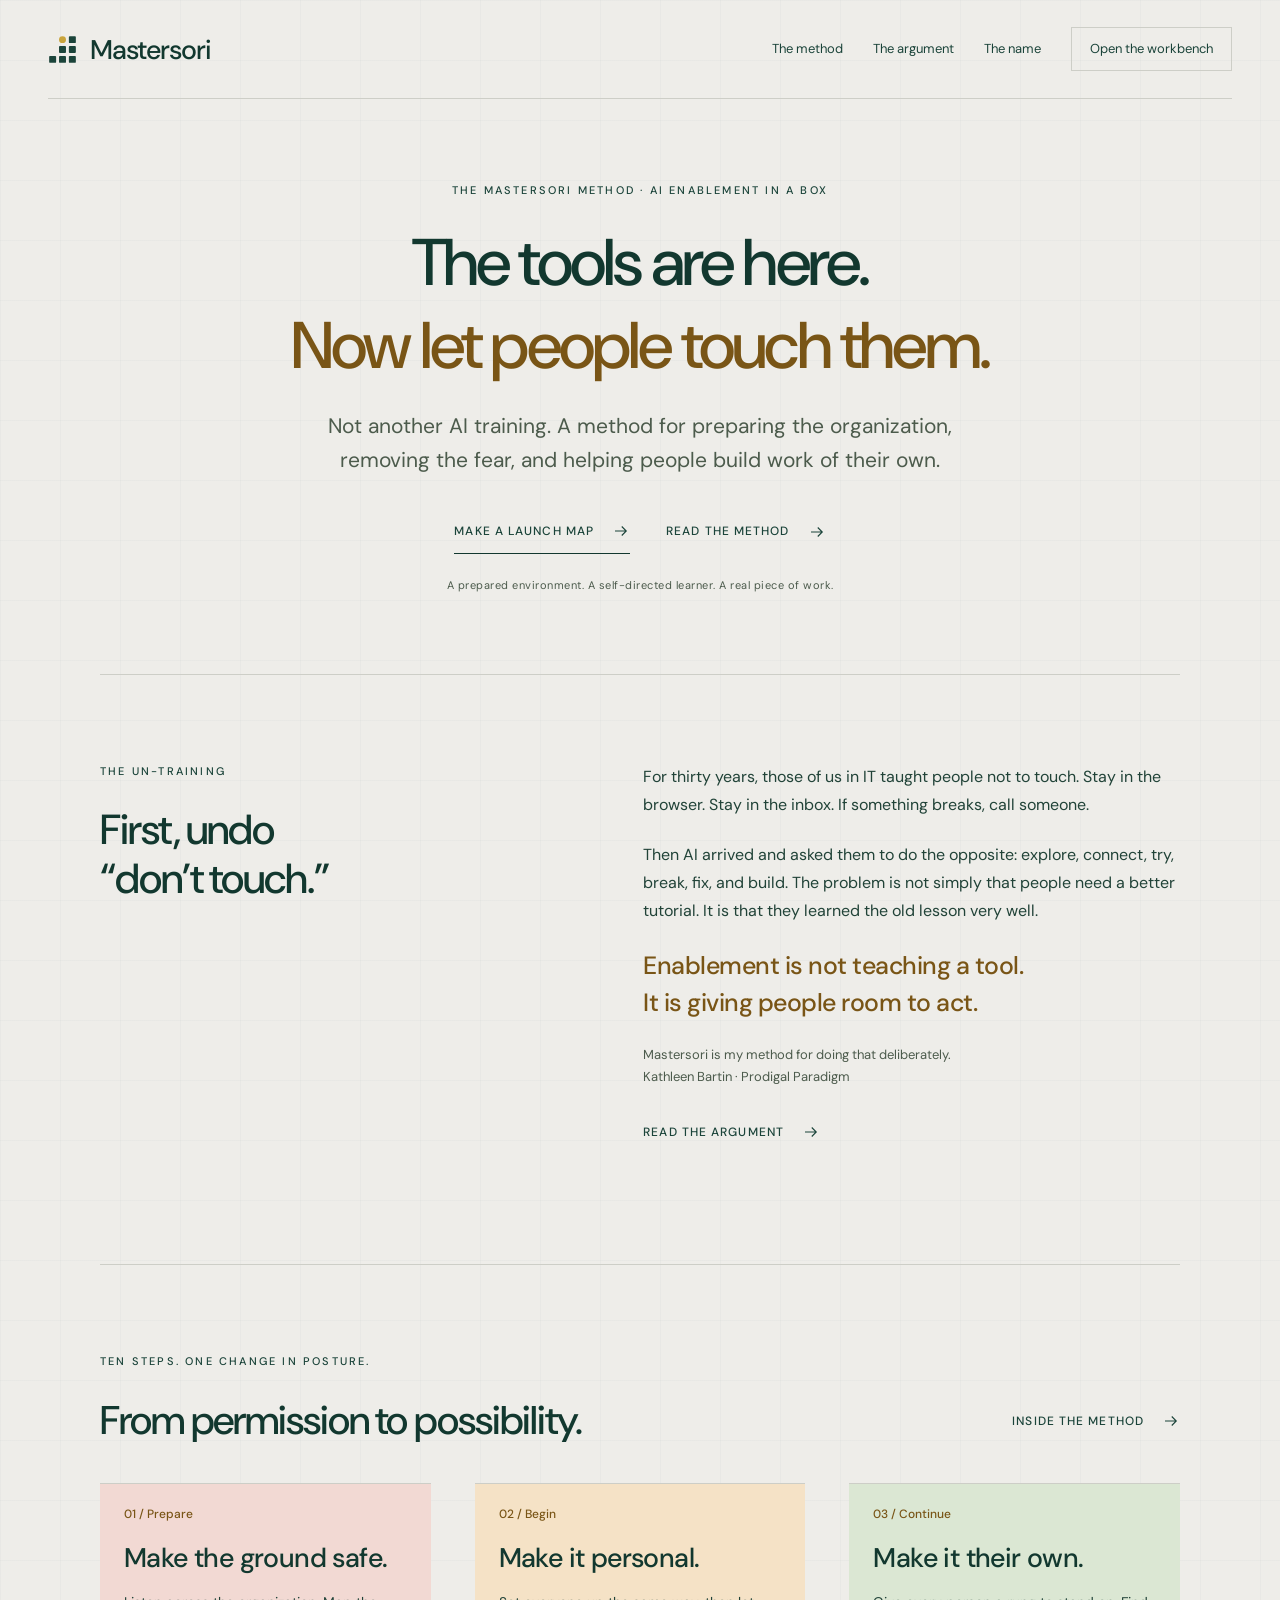
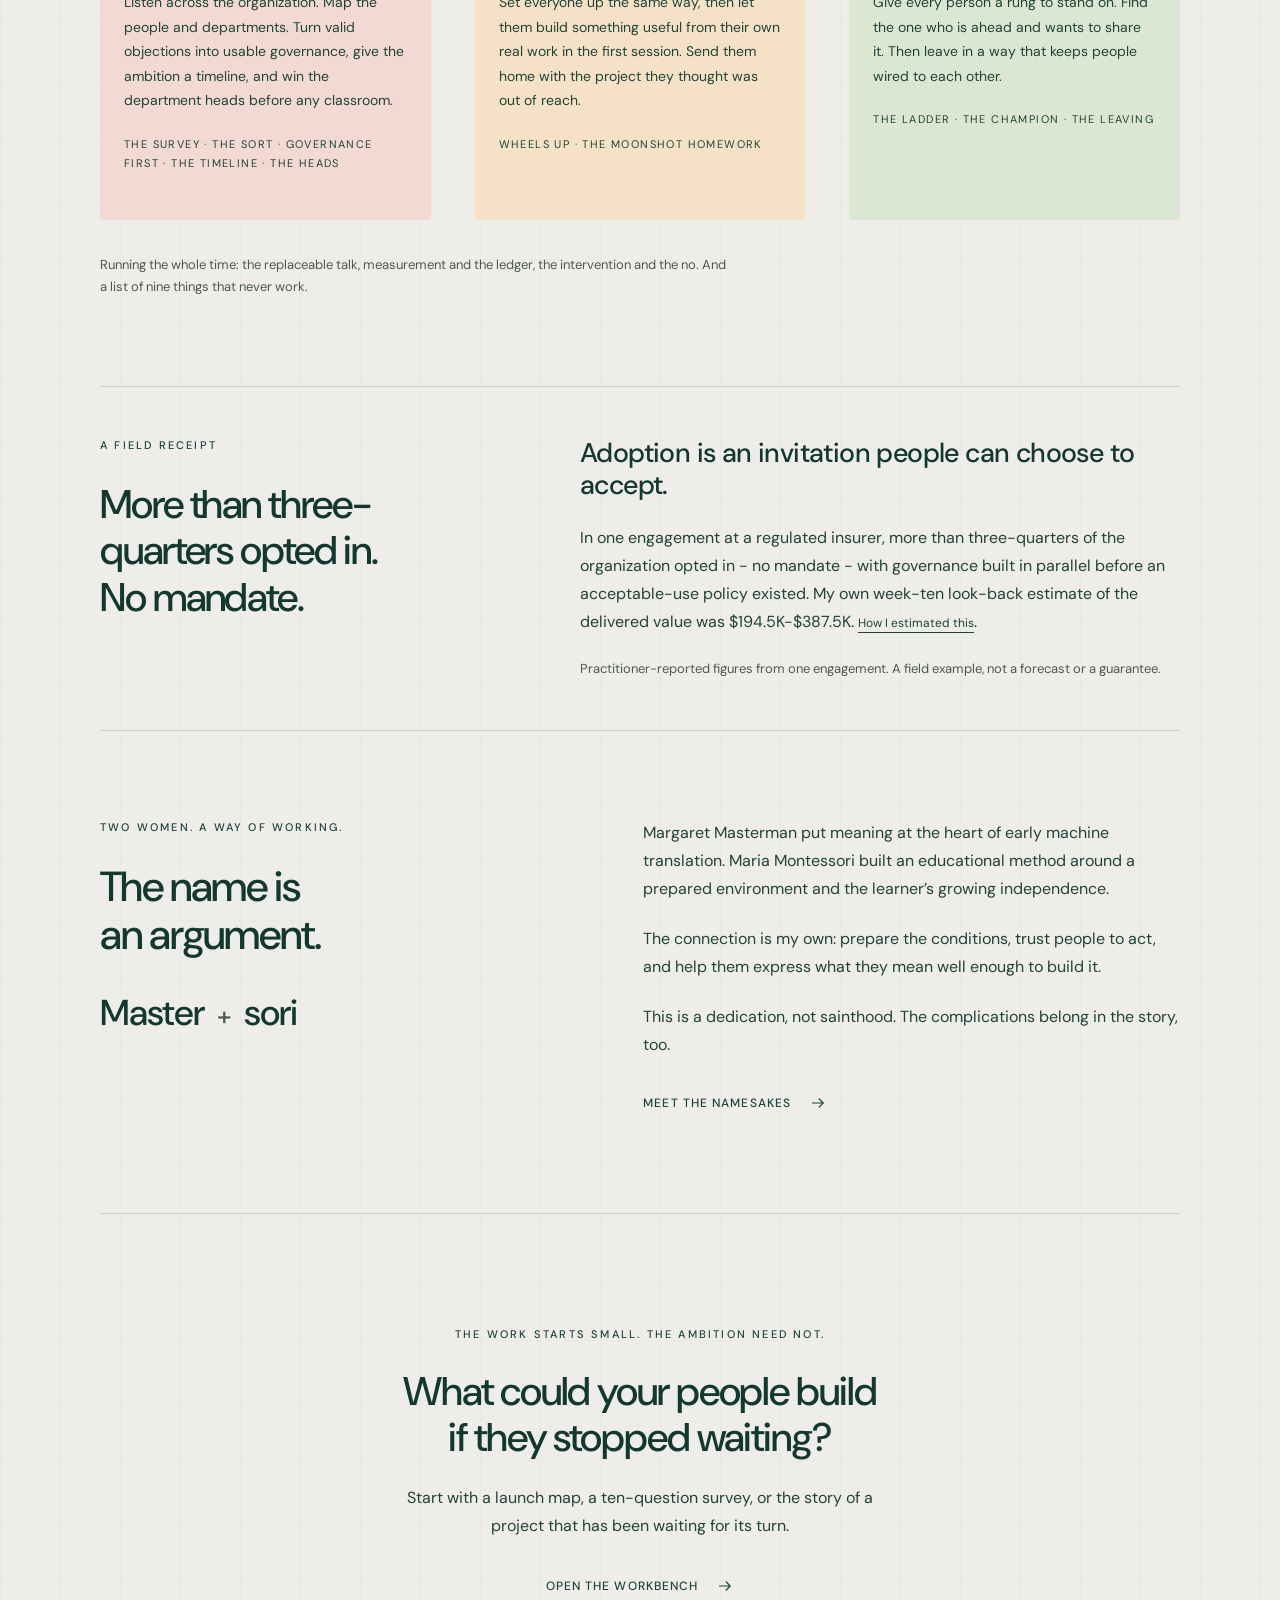
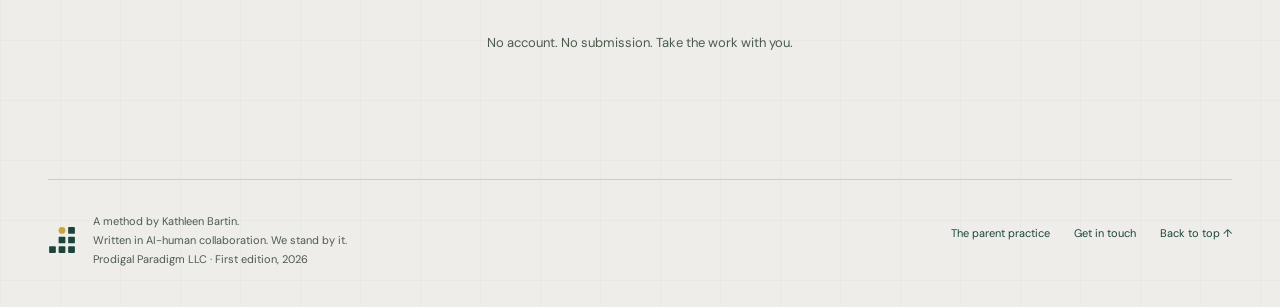
==== commit e0ffd6d5: "Review pass four: Masterman close, ROI receipt restyle, phone entry, focus and tap targets - Dedicat" ====
--- a/index.html
+++ b/index.html
@@ -98,5 +98,5 @@
 <hr class="rule">
 <section class="closing"><p class="eyebrow">The work starts small. The ambition need not.</p><h2>What could your people build<br>if they stopped waiting?</h2><p>Start with a launch map, a ten-question survey, or the story of a project that has been waiting for its turn.</p><a class="text-link" href="workbench.html">Open the workbench<svg viewBox="0 0 24 24" aria-hidden="true"><path d="M4 12h15m-6-6 6 6-6 6"/></svg></a><p class="small muted">No account. No submission. Take the work with you.</p></section>
 </div></main>
-<footer class="site-footer"><div class="footer-left"><a href="https://www.prodigalparadigm.com" aria-label="Prodigal Paradigm"><img src="assets/logomark.svg" width="28" height="28" alt=""></a><p>A method by Kathleen Bartin.<br>Written in AI-human collaboration. We stand by it.<br>Prodigal Paradigm LLC · First edition, 2026</p></div><nav class="footer-links" aria-label="Footer navigation"><a href="https://www.prodigalparadigm.com">The parent practice</a><a href="mailto:kathleen@prodigalparadigm.com?subject=Mastersori%20conversation">Get in touch</a><a href="#top">Back to top ↑</a></nav></footer><!-- LOOKS: the one-line house view-counter beacon goes here when the rollout reaches this site. No other analytics on this site. -->
+<footer class="site-footer"><div class="footer-left"><img src="assets/logomark.svg" width="28" height="28" alt="" aria-hidden="true"><p>A method by Kathleen Bartin.<br>Written in AI-human collaboration. We stand by it.<br>Prodigal Paradigm LLC · First edition, 2026</p></div><nav class="footer-links" aria-label="Footer navigation"><a href="https://www.prodigalparadigm.com">The parent practice</a><a href="mailto:kathleen@prodigalparadigm.com?subject=Mastersori%20conversation">Get in touch</a><a href="#top">Back to top ↑</a></nav></footer><!-- LOOKS: the one-line house view-counter beacon goes here when the rollout reaches this site. No other analytics on this site. -->
 </body></html>
--- a/styles.css
+++ b/styles.css
@@ -22,7 +22,7 @@
 .brand img{width:29px;height:29px}
 .brand-name{font:500 27px/1 var(--display);letter-spacing:-1px}
 .nav{display:flex;align-items:center;gap:30px}
-.nav a{font-size:12px;text-decoration:none;min-height:44px;display:flex;align-items:center;white-space:nowrap}
+.nav a{font-size:13px;text-decoration:none;min-height:44px;display:flex;align-items:center;white-space:nowrap}
 .nav a[aria-current=page]{text-decoration:underline;text-decoration-color:var(--rule);text-underline-offset:8px}
 .nav a:last-child{border:1px solid var(--line);padding:0 18px}
 .menu-button{display:none;color:var(--ink);background:none;border:1px solid var(--line);padding:9px 14px;min-height:44px}
@@ -77,7 +77,7 @@
 .back{font-size:11px;letter-spacing:1.1px;text-transform:uppercase;text-decoration:none;display:inline-block;margin-bottom:38px}
 .article-layout{display:grid;grid-template-columns:200px minmax(0,1fr);gap:70px;padding-bottom:88px}
 .contents{font-size:12px;border-top:1px solid var(--line);padding-top:22px}
-.contents .eyebrow{font-size:10px}
+.contents .eyebrow{font-size:11px}
 .contents a{display:block;text-decoration:none;padding:8px 0}
 .contents ol{padding:0;list-style:none;margin:0}
 .contents .small{font-size:11px;margin-top:24px}
@@ -108,9 +108,10 @@
 .passage+details.stage{margin-top:38px}
 .passage ol li{padding-left:4px;margin:6px 0}
 .passage ol li::marker{color:var(--gold)}.stage-content ol,.article-body ol{padding-left:22px}.stage-content ol li{padding-left:4px}.never-list li{margin:14px 0;padding-left:6px}
-.roi-block{background:#008080;margin:52px -18px 0;padding:34px 30px 32px}
+.roi-block{background:#f6f5f2;margin:52px 0 0;padding:32px}
 .article-body .roi-block h2{margin-top:0}
-.roi-block,.roi-block h2,.roi-block p,.roi-block strong,.roi-block .section-lede{color:#fff}
+.roi-block h2{color:#12382f}.roi-block p,.roi-block strong{color:#214338}.roi-block .section-lede{color:#4c5b4c}
+.roi-block .section-lede::after{content:"";display:block;width:64px;height:1px;background:#c39a3c;margin-top:22px}
 .roi-block p:last-child{margin-bottom:0}
 .running-block{background:var(--running);margin:52px -18px 0;padding:34px 30px 22px}
 .article-body .running-block h2{margin-top:0}
@@ -124,7 +125,7 @@
 .never-block h2,.never-block li,.never-block p{color:var(--on-brick)}
 .article-body .never-block h2{margin-top:0}
 .never-block p:last-child{margin-bottom:0}.never-list li::marker,.stage-content ol li::marker{color:var(--gold)}
-.never-block .never-list li::marker{color:#f0c9a6}.contents-label{font-size:10px;text-transform:uppercase;letter-spacing:1.8px;color:var(--muted);margin:20px 0 6px}.editor-note ul{padding-left:20px}.editor-note li{margin:9px 0}.running-line{margin:34px 0 0;max-width:70ch}.plain-button{border:0;background:none;color:var(--green);text-decoration:underline;text-underline-offset:5px;font-size:12px;padding:10px 0;min-height:44px}
+.never-block .never-list li::marker{color:#f0c9a6}.contents-label{font-size:11px;text-transform:uppercase;letter-spacing:1.8px;color:var(--muted);margin:20px 0 6px}.editor-note ul{padding-left:20px}.editor-note li{margin:9px 0}.running-line{margin:34px 0 0;max-width:70ch}.plain-button{border:0;background:none;color:var(--green);text-decoration:underline;text-underline-offset:5px;font-size:12px;padding:10px 0;min-height:44px}
 .stage-tools{display:flex;justify-content:space-between;align-items:center;margin-bottom:14px}
 .stage-tools p{margin:0}
 .editor-note{padding:26px 30px;border:1px solid var(--line);margin-top:42px;font-size:13px}
@@ -149,14 +150,14 @@
 .field{margin-bottom:23px}
 .field label{display:block;font-size:13px;font-weight:500;color:var(--ink);margin-bottom:8px}
 .field .hint{display:block;font-size:12px;color:var(--muted);margin-bottom:10px}
-input,select,textarea{width:100%;padding:12px 14px;background:var(--surface);color:var(--body);border:1px solid var(--field-border);border-radius:2px;font-size:14px;min-height:48px}
+input,select,textarea{width:100%;padding:12px 16px;background:var(--surface);color:var(--body);border:1px solid var(--field-border);border-radius:2px;font-size:1.0625rem;min-height:48px}
 textarea{resize:vertical;min-height:110px;line-height:1.6}
 input::placeholder,textarea::placeholder{color:var(--muted)}
 .outline-button{border:1px solid var(--green);background:transparent;color:var(--green);min-height:48px;padding:11px 22px;font-size:12px;font-weight:500}
 .outline-button:hover{border-color:var(--gold);color:var(--gold)}
 .actions{display:flex;gap:24px;align-items:center;flex-wrap:wrap;margin-top:24px}
 .result-panel{background:var(--surface);border:1px solid var(--line);padding:30px;min-width:0;overflow-wrap:anywhere}
-.result-panel .eyebrow{font-size:10px;margin-bottom:18px}
+.result-panel .eyebrow{font-size:11px;margin-bottom:18px}
 .result-panel h3{font-size:26px;margin-bottom:22px}
 .result-panel ol{padding-left:22px}
 .result-panel li{padding-left:7px;margin-bottom:22px;font-size:14px}
@@ -167,14 +168,14 @@
 .status{font-size:12px;color:var(--green);margin-top:16px;min-height:20px}
 .survey-list{counter-reset:survey;list-style:none;padding:0;margin:20px 0 0}
 .survey-list li{counter-increment:survey;position:relative;padding:18px 0 18px 35px;border-top:1px solid var(--line);font-size:15px}
-.survey-list li:before{content:counter(survey,decimal-leading-zero);position:absolute;left:0;top:20px;color:var(--gold);font-size:10px}
+.survey-list li:before{content:counter(survey,decimal-leading-zero);position:absolute;left:0;top:20px;color:var(--gold);font-size:11px}
 .survey-list li:last-child{font-family:var(--display);font-weight:500;font-size:22px;line-height:1.5;color:var(--ink);padding-top:24px;padding-bottom:24px}
 .workspace{padding-bottom:80px}
 .worksheet-preview{white-space:pre-wrap;font-size:13px;line-height:1.7;overflow-wrap:anywhere}
 noscript p{padding:20px;border:1px solid var(--line)}
 @media(min-width:1600px){.hero{padding-top:100px;padding-bottom:75px}}
 @media(max-width:900px){.wrap{width:calc(100% - 64px)}.site-header,.site-footer{width:calc(100% - 64px)}.nav{gap:20px}.hero h1{font-size:55px;letter-spacing:-2px}.intro-grid{gap:45px}.article-layout{grid-template-columns:150px minmax(0,1fr);gap:35px}.tool-grid{gap:35px}.movements{gap:26px}.receipt{gap:45px}.tool-intro{gap:30px}}
-@media(max-width:640px){.wrap,.site-header,.site-footer{width:calc(100% - 40px)}.site-header{padding:19px 0;flex-wrap:wrap;gap:15px}.brand-name{font-size:25px}.brand img{width:26px;height:26px}.menu-button{display:block}.nav{display:flex;flex-wrap:wrap;width:100%;gap:5px 24px}.js .nav{display:none}.js .nav.is-open{display:flex}.nav a{font-size:12px}.nav a:last-child{padding:0;border:0}.hero{padding:58px 18px 45px}.hero h1{font-size:42px;letter-spacing:-1.7px;line-height:1.12}.hero .eyebrow{font-size:10px;letter-spacing:1.7px}.lede{font-size:19px;margin:25px auto}.hero-actions{gap:20px;flex-wrap:wrap;margin-top:28px}.text-link{font-size:10px;letter-spacing:1px;gap:10px}.hero-foot{font-size:10px}.section{padding:55px 0}.intro-grid,.receipt,.tool-grid{grid-template-columns:1fr;gap:28px}.intro-grid h2,h2{font-size:34px}.intro-grid h2{margin-bottom:0}.quote{font-size:23px}.section-top{display:block;margin-bottom:28px}.section-top .text-link{margin-top:15px}.movements{grid-template-columns:1fr;gap:18px}.movement{padding:20px 18px 22px}.stage[class*="m-"]{margin-inline:-10px;padding-inline:10px}.roi-block{margin:44px -10px 0;padding:26px 18px 24px}.running-block{margin:44px -10px 0;padding:26px 18px 14px}.never-block{margin:26px -10px 0;padding:26px 18px 24px}.movement h3{font-size:27px}.movement .number{margin-bottom:16px}.movement p{font-size:15px}.receipt{padding:35px 0;gap:22px}.receipt-number{font-size:70px}.receipt-statement{font-size:32px}.name-equation{font-size:31px}.name-equation span{padding:0 7px;font-size:22px}.closing{padding:56px 0 65px}.closing h2{font-size:34px}.site-footer{flex-direction:column;gap:13px;padding:26px 0}.footer-links{gap:17px}.article-head{padding:44px 0 34px}h1{font-size:40px;letter-spacing:-1.5px}.article-head .lede{font-size:20px}.article-layout{display:block;padding-bottom:55px}.contents{margin-bottom:32px}.contents ol{columns:2;column-gap:18px}.contents ol.single{columns:1}.contents a{font-size:11px}.contents .small{margin-top:15px}.article-body h2{font-size:29px}.stage summary{grid-template-columns:24px 1fr 18px;gap:9px;padding:23px 0}.stage summary .stage-name{font-size:23px}.stage-content{padding:0 0 25px 33px}.stage-content p{font-size:14px}.stage-content .quote{font-size:22px}.editor-note{padding:22px}.dedication-lede{font-size:21px!important}.person{padding:30px 0}.tool-intro{display:block}.privacy-label{display:block;margin-top:14px}.tab-list{gap:22px;margin-bottom:30px}.tab-list button{font-size:12px}.tool-grid h2{font-size:28px}.result-panel{padding:24px}.tool-grid{gap:38px}.workspace{padding-bottom:55px}.back{margin-bottom:26px}}
+@media(max-width:640px){.wrap,.site-header,.site-footer{width:calc(100% - 40px)}.site-header{padding:19px 0;flex-wrap:wrap;gap:15px}.brand-name{font-size:25px}.brand img{width:26px;height:26px}.menu-button{display:block}.nav{display:flex;flex-wrap:wrap;width:100%;gap:5px 24px}.js .nav{display:none}.js .nav.is-open{display:flex}.nav a{font-size:12px}.nav a:last-child{padding:0;border:0}.hero{padding:58px 18px 45px}.hero h1{font-size:42px;letter-spacing:-1.7px;line-height:1.12}.hero .eyebrow{font-size:11px;letter-spacing:1.7px}.lede{font-size:19px;margin:25px auto}.hero-actions{gap:20px;flex-wrap:wrap;margin-top:28px}.text-link{font-size:12px;letter-spacing:1px;gap:10px}.hero-foot{font-size:11px}.section{padding:55px 0}.intro-grid,.receipt,.tool-grid{grid-template-columns:1fr;gap:28px}.intro-grid h2,h2{font-size:34px}.intro-grid h2{margin-bottom:0}.quote{font-size:23px}.section-top{display:block;margin-bottom:28px}.section-top .text-link{margin-top:15px}.movements{grid-template-columns:1fr;gap:18px}.movement{padding:20px 18px 22px}.stage[class*="m-"]{margin-inline:-10px;padding-inline:10px}.roi-block{margin:44px 0 0;padding:24px}.running-block{margin:44px -10px 0;padding:26px 18px 14px}.never-block{margin:26px -10px 0;padding:26px 18px 24px}.movement h3{font-size:27px}.movement .number{margin-bottom:16px}.movement p{font-size:15px}.receipt{padding:35px 0;gap:22px}.receipt-number{font-size:70px}.receipt-statement{font-size:32px}.name-equation{font-size:31px}.name-equation span{padding:0 7px;font-size:22px}.closing{padding:56px 0 65px}.closing h2{font-size:34px}.site-footer{flex-direction:column;gap:13px;padding:26px 0}.footer-links{gap:17px}.article-head{padding:44px 0 34px}h1{font-size:40px;letter-spacing:-1.5px}.article-head .lede{font-size:20px}.article-layout{display:block;padding-bottom:55px}.contents{margin-bottom:32px}.contents ol{columns:2;column-gap:18px}.contents ol.single{columns:1}.contents a{font-size:11px}.contents .small{margin-top:15px}.article-body h2{font-size:29px}.stage summary{grid-template-columns:24px 1fr 18px;gap:9px;padding:23px 0}.stage summary .stage-name{font-size:23px}.stage-content{padding:0 0 25px 33px}.stage-content p{font-size:14px}.stage-content .quote{font-size:22px}.editor-note{padding:22px}.dedication-lede{font-size:21px!important}.person{padding:30px 0}.tool-intro{display:block}.privacy-label{display:block;margin-top:14px}.tab-list{gap:22px;margin-bottom:30px}.tab-list button{font-size:12px}.tool-grid h2{font-size:28px}.result-panel{padding:24px}.tool-grid{gap:38px}.workspace{padding-bottom:55px}.back{margin-bottom:26px}}
 @media(prefers-reduced-motion:reduce){html{scroll-behavior:auto}*{transition:none!important;animation:none!important}}
 
 
@@ -196,12 +197,40 @@
 .sponsor-block li{margin:5px 0}
 .form-status{margin-top:14px}
 
-/* Argument page: each illustration opens its section, above the heading. The prose runs on clean paper. */
-.marked>.watermark{display:block;width:min(300px,62%);height:auto;margin:0 0 28px -6px;pointer-events:none;user-select:none}
-.marked>.watermark-time{width:min(230px,50%)}
+/* Argument page: each illustration sits behind the passage it describes, as a watermark. */
+.marked{position:relative}
+.marked>*{position:relative;z-index:1}
+.marked>.watermark{position:absolute;z-index:0;pointer-events:none;user-select:none;max-width:none;height:auto;left:50%;transform:translateX(-50%)}
+.marked>.watermark-machine{top:150px;width:175%;transform:translateX(-50%) rotate(22deg);transform-origin:50% 50%}
+.marked>.watermark-time{top:152px;width:92%;left:-9%;transform:none}
+.marked>.watermark-work{top:40px;width:128%}
+/* On tablets and phones the watermark is clipped inside its own section, bleeding only to the page gutter, so the page is never wider than the screen. */
+@media(max-width:1180px){.marked{overflow:hidden;margin-inline:-48px;padding-inline:48px}}
+@media(max-width:900px){.marked{margin-inline:-32px;padding-inline:32px}}
+@media(max-width:640px){.marked{margin-inline:-20px;padding-inline:20px}
+.marked>.watermark-machine{width:200%;top:200px}
+.marked>.watermark-time{width:110%;top:170px;left:-10%}
+.marked>.watermark-work{width:150%;top:70px}}
 /* Home: the whole phase card is the link to its first step. */
 .movement{position:relative}
 .card-link{color:inherit;text-decoration:none}
 .card-link::after{content:"";position:absolute;inset:0}
 .card-link:hover,.card-link:focus-visible{text-decoration:underline;text-underline-offset:5px;text-decoration-thickness:1px}
 .orient-link{margin:0 0 6px}
+
+/* Focus ring on the dark blocks: the light-paper ring disappears there. */
+.running-block :focus-visible,.never-block :focus-visible{outline-color:#e5d097}
+/* Tap targets: bigger hit areas without enlarging what is drawn. */
+.brand{min-height:44px}
+/* Method contents: a plain list on wide screens, a disclosure on phones. */
+.contents-disclosure>summary{display:none}
+.contents .start-thesis{display:none}
+@media(max-width:640px){
+.contents a{min-height:44px;display:flex;align-items:center;padding:0}
+.contents .start-thesis{display:inline-flex;font-size:12px}
+.contents-disclosure>summary{display:flex;align-items:center;min-height:44px;cursor:pointer;font-size:13px;font-weight:500;color:var(--ink);list-style:none;border-top:1px solid var(--line);border-bottom:1px solid var(--line);margin-top:6px}
+.contents-disclosure>summary::-webkit-details-marker{display:none}
+.contents-disclosure>summary::after{content:"+";margin-left:auto;font-size:20px;font-weight:400;color:var(--green)}
+.contents-disclosure[open]>summary::after{content:"-"}
+.contents-disclosure[open]>summary{margin-bottom:10px}
+}
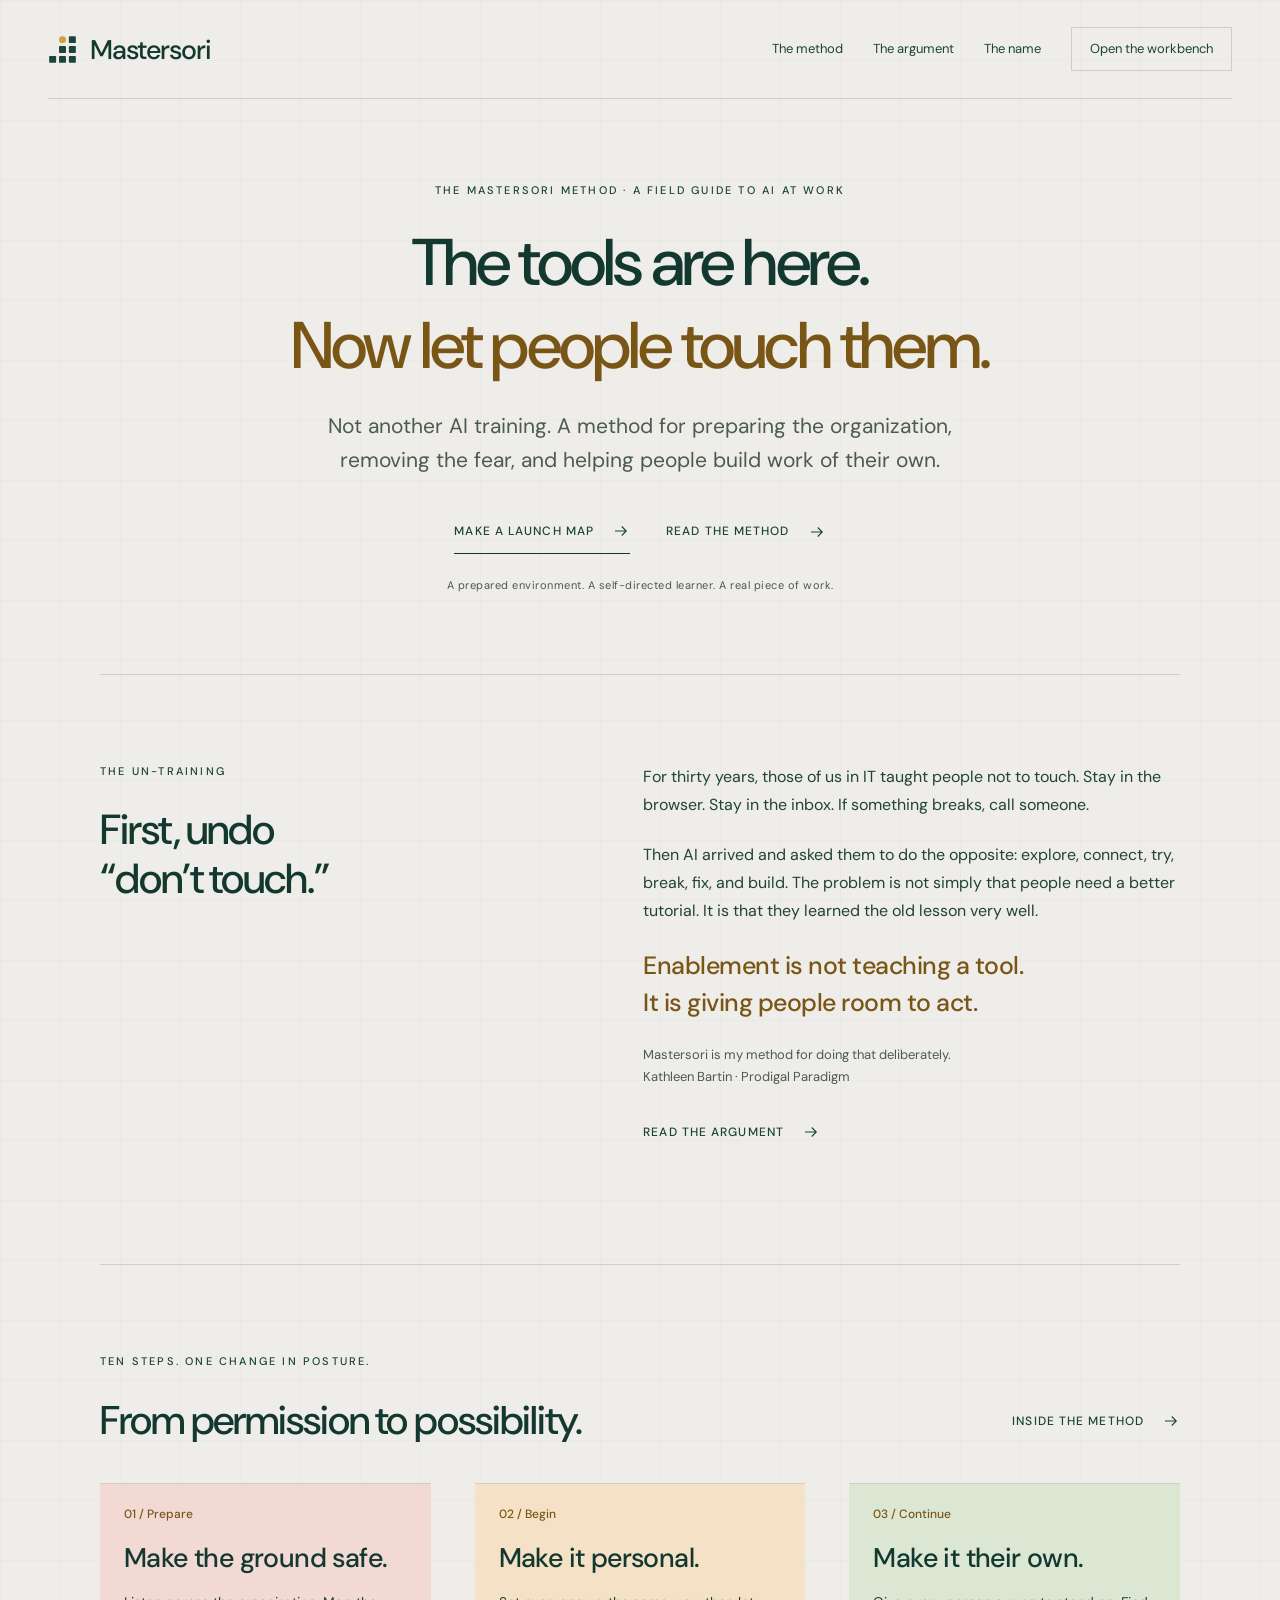
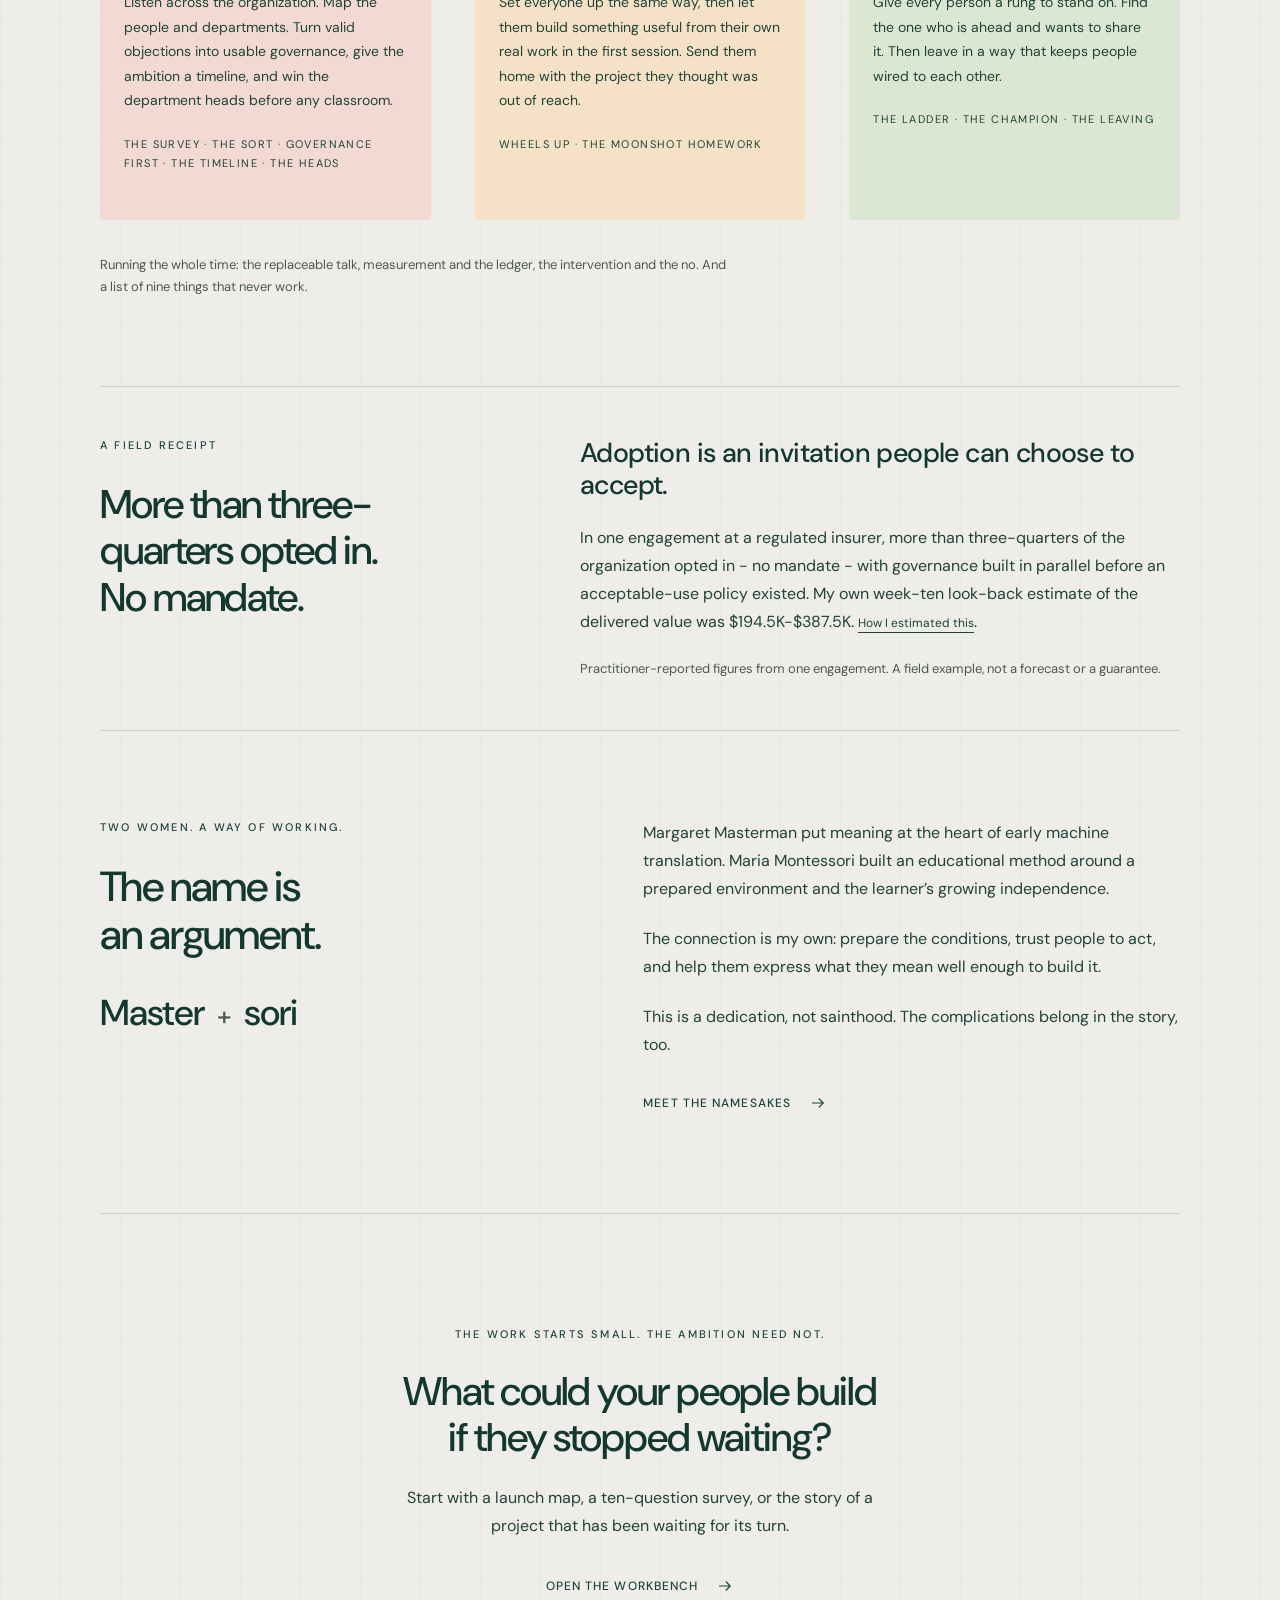
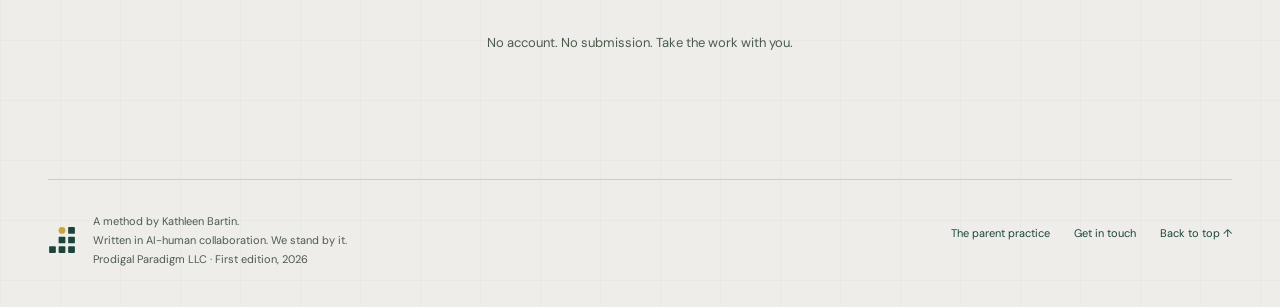
==== commit 3c3b567f: "Launch pass B: eyebrow and share card, framework credit, safe first session, the operational no, nam" ====
--- a/index.html
+++ b/index.html
@@ -89,7 +89,7 @@
 <body id="top"><a class="skip" href="#main">Skip to content</a><header class="site-header"><a class="brand" href="index.html" aria-label="Mastersori home"><img src="assets/logomark.svg" width="29" height="29" alt=""><span class="brand-name">Mastersori</span></a><button class="menu-button" aria-expanded="false" aria-controls="main-nav" type="button">Menu</button><nav class="nav" id="main-nav" aria-label="Main navigation"><a href="method.html">The method</a><a href="argument.html">The argument</a><a href="dedication.html">The name</a><a href="workbench.html">Open the workbench</a></nav></header>
 
 <main id="main">
-<section class="hero"><p class="eyebrow">The Mastersori Method · AI enablement in a box</p><h1>The tools are here.<span class="turn">Now let people touch them.</span></h1><p class="lede">Not another AI training. A method for preparing the organization, removing the fear, and helping people build work of their own.</p><div class="hero-actions"><a class="text-link" href="workbench.html">Make a launch map<svg viewBox="0 0 24 24" aria-hidden="true"><path d="M4 12h15m-6-6 6 6-6 6"/></svg></a><a class="text-link" href="method.html">Read the method<svg viewBox="0 0 24 24" aria-hidden="true"><path d="M4 12h15m-6-6 6 6-6 6"/></svg></a></div><p class="hero-foot">A prepared environment. A self-directed learner. A real piece of work.</p></section>
+<section class="hero"><p class="eyebrow">The Mastersori Method · A field guide to AI at work</p><h1>The tools are here.<span class="turn">Now let people touch them.</span></h1><p class="lede">Not another AI training. A method for preparing the organization, removing the fear, and helping people build work of their own.</p><div class="hero-actions"><a class="text-link" href="workbench.html">Make a launch map<svg viewBox="0 0 24 24" aria-hidden="true"><path d="M4 12h15m-6-6 6 6-6 6"/></svg></a><a class="text-link" href="method.html">Read the method<svg viewBox="0 0 24 24" aria-hidden="true"><path d="M4 12h15m-6-6 6 6-6 6"/></svg></a></div><p class="hero-foot">A prepared environment. A self-directed learner. A real piece of work.</p></section>
 <div class="wrap">
 <section class="section intro-grid"><div><p class="eyebrow">The un-training</p><h2>First, undo<br>“don’t touch.”</h2></div><div class="prose"><p>For thirty years, those of us in IT taught people not to touch. Stay in the browser. Stay in the inbox. If something breaks, call someone.</p><p>Then AI arrived and asked them to do the opposite: explore, connect, try, break, fix, and build. The problem is not simply that people need a better tutorial. It is that they learned the old lesson very well.</p><p class="quote">Enablement is not teaching a tool.<br>It is giving people room to act.</p><p class="small muted">Mastersori is my method for doing that deliberately.<br>Kathleen Bartin · Prodigal Paradigm</p><p><a class="text-link" href="argument.html">Read the argument<svg viewBox="0 0 24 24" aria-hidden="true"><path d="M4 12h15m-6-6 6 6-6 6"/></svg></a></p></div></section>
 <section class="section"><div class="section-top"><div><p class="eyebrow">Ten steps. One change in posture.</p><h2>From permission to possibility.</h2></div><a class="text-link" href="method.html">Inside the method<svg viewBox="0 0 24 24" aria-hidden="true"><path d="M4 12h15m-6-6 6 6-6 6"/></svg></a></div><div class="movements"><article class="movement m-prepare"><span class="number">01 / Prepare</span><h3><a class="card-link" href="method.html#survey">Make the ground safe.</a></h3><p>Listen across the organization. Map the people and departments. Turn valid objections into usable governance, give the ambition a timeline, and win the department heads before any classroom.</p><p class="small">The survey · The sort · Governance first · The timeline · The heads</p></article><article class="movement m-begin"><span class="number">02 / Begin</span><h3><a class="card-link" href="method.html#session">Make it personal.</a></h3><p>Set everyone up the same way, then let them build something useful from their own real work in the first session. Send them home with the project they thought was out of reach.</p><p class="small">Wheels up · The moonshot homework</p></article><article class="movement m-continue"><span class="number">03 / Continue</span><h3><a class="card-link" href="method.html#ladder">Make it their own.</a></h3><p>Give every person a rung to stand on. Find the one who is ahead and wants to share it. Then leave in a way that keeps people wired to each other.</p><p class="small">The ladder · The champion · The leaving</p></article></div><p class="small muted running-line">Running the whole time: the replaceable talk, measurement and the ledger, the intervention and the no. And a list of nine things that never work.</p></section>
--- a/styles.css
+++ b/styles.css
@@ -125,7 +125,8 @@
 .never-block h2,.never-block li,.never-block p{color:var(--on-brick)}
 .article-body .never-block h2{margin-top:0}
 .never-block p:last-child{margin-bottom:0}.never-list li::marker,.stage-content ol li::marker{color:var(--gold)}
-.never-block .never-list li::marker{color:#f0c9a6}.contents-label{font-size:11px;text-transform:uppercase;letter-spacing:1.8px;color:var(--muted);margin:20px 0 6px}.editor-note ul{padding-left:20px}.editor-note li{margin:9px 0}.running-line{margin:34px 0 0;max-width:70ch}.plain-button{border:0;background:none;color:var(--green);text-decoration:underline;text-underline-offset:5px;font-size:12px;padding:10px 0;min-height:44px}
+.never-block .never-list li::marker{color:#f0c9a6}
+.running-block .stage-content ol li::marker{color:#e9cc8f}.contents-label{font-size:11px;text-transform:uppercase;letter-spacing:1.8px;color:var(--muted);margin:20px 0 6px}.editor-note ul{padding-left:20px}.editor-note li{margin:9px 0}.running-line{margin:34px 0 0;max-width:70ch}.plain-button{border:0;background:none;color:var(--green);text-decoration:underline;text-underline-offset:5px;font-size:12px;padding:10px 0;min-height:44px}
 .stage-tools{display:flex;justify-content:space-between;align-items:center;margin-bottom:14px}
 .stage-tools p{margin:0}
 .editor-note{padding:26px 30px;border:1px solid var(--line);margin-top:42px;font-size:13px}
@@ -234,3 +235,9 @@
 .contents-disclosure[open]>summary::after{content:"-"}
 .contents-disclosure[open]>summary{margin-bottom:10px}
 }
+
+/* Workbench: a result that no longer matches the form is marked, and its download is withheld. */
+.result-panel.is-stale>*:not(.stale-note){opacity:.45}
+.result-panel.is-stale #download-map{display:none}
+.stale-note{font-size:14px;font-weight:500;color:var(--ink);border-left:2px solid var(--rule);padding-left:12px;margin:0 0 18px}
+.result-panel h3:focus{outline:none}
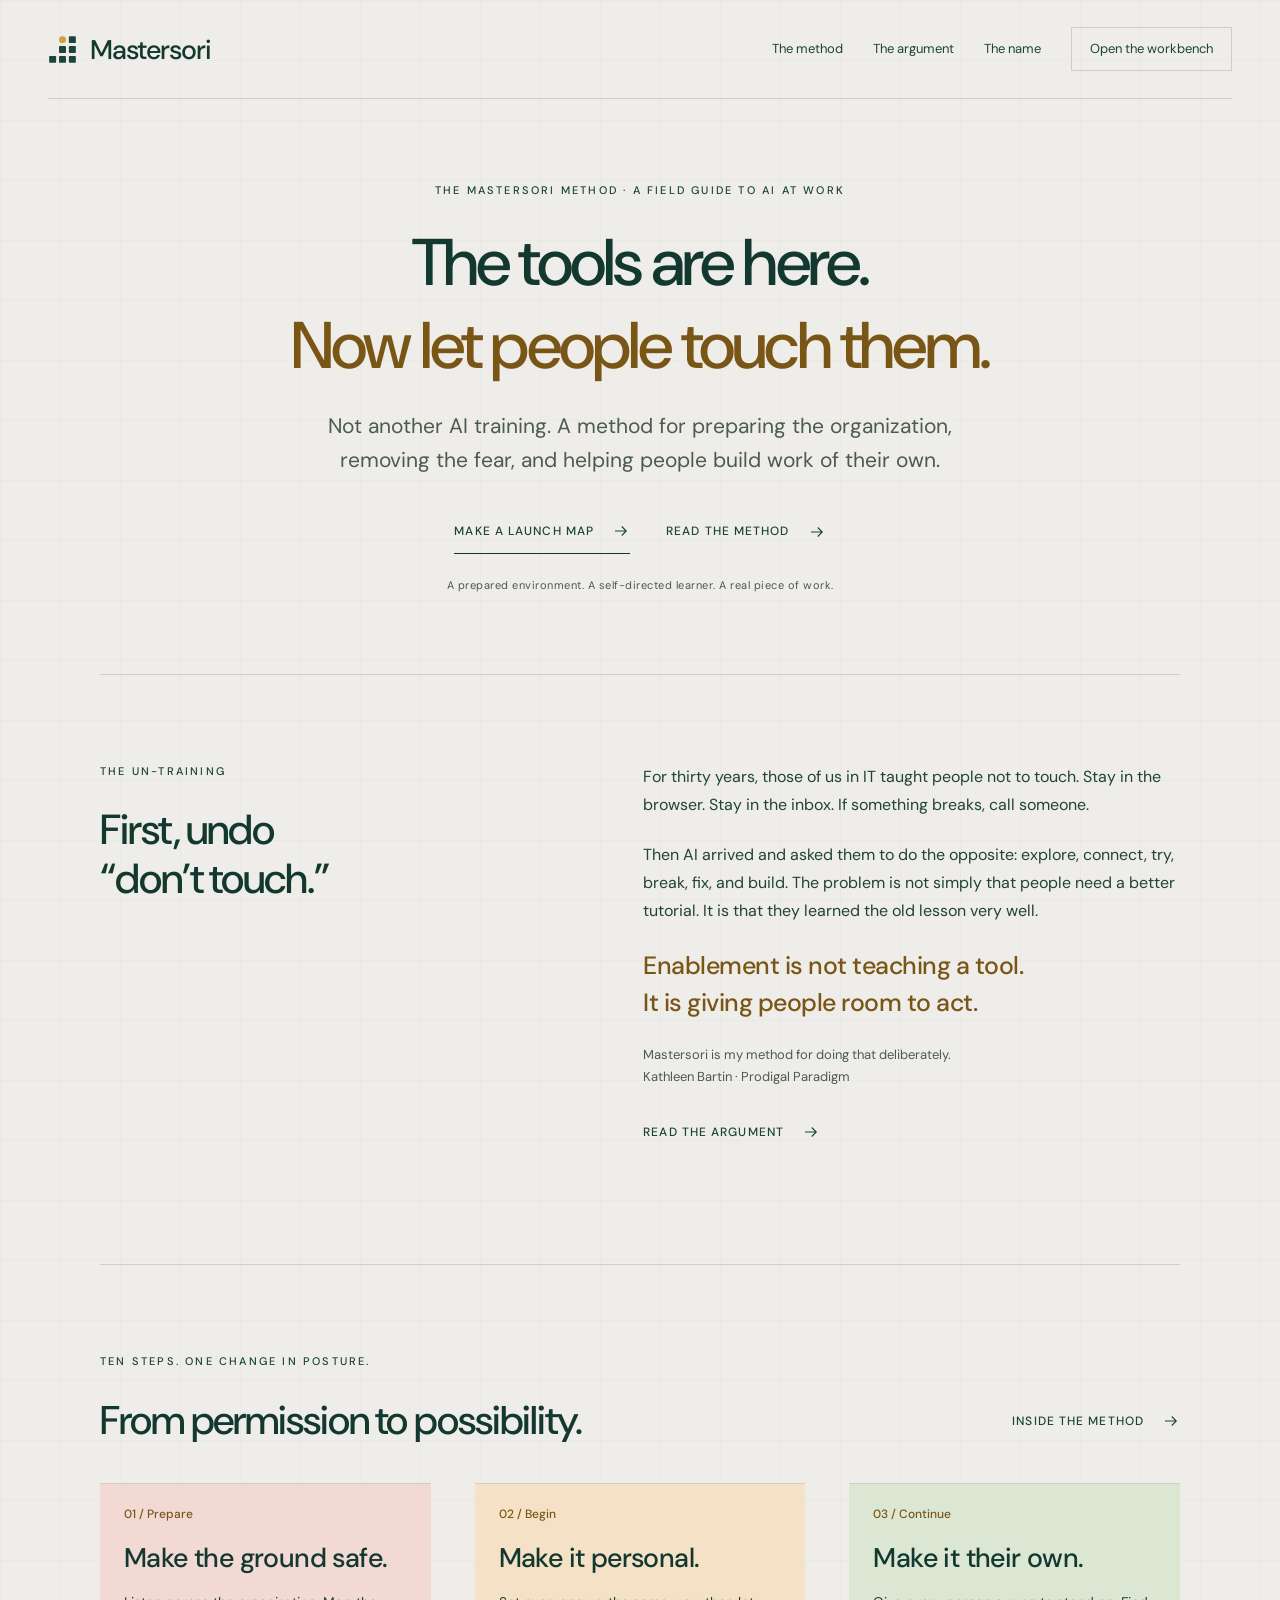
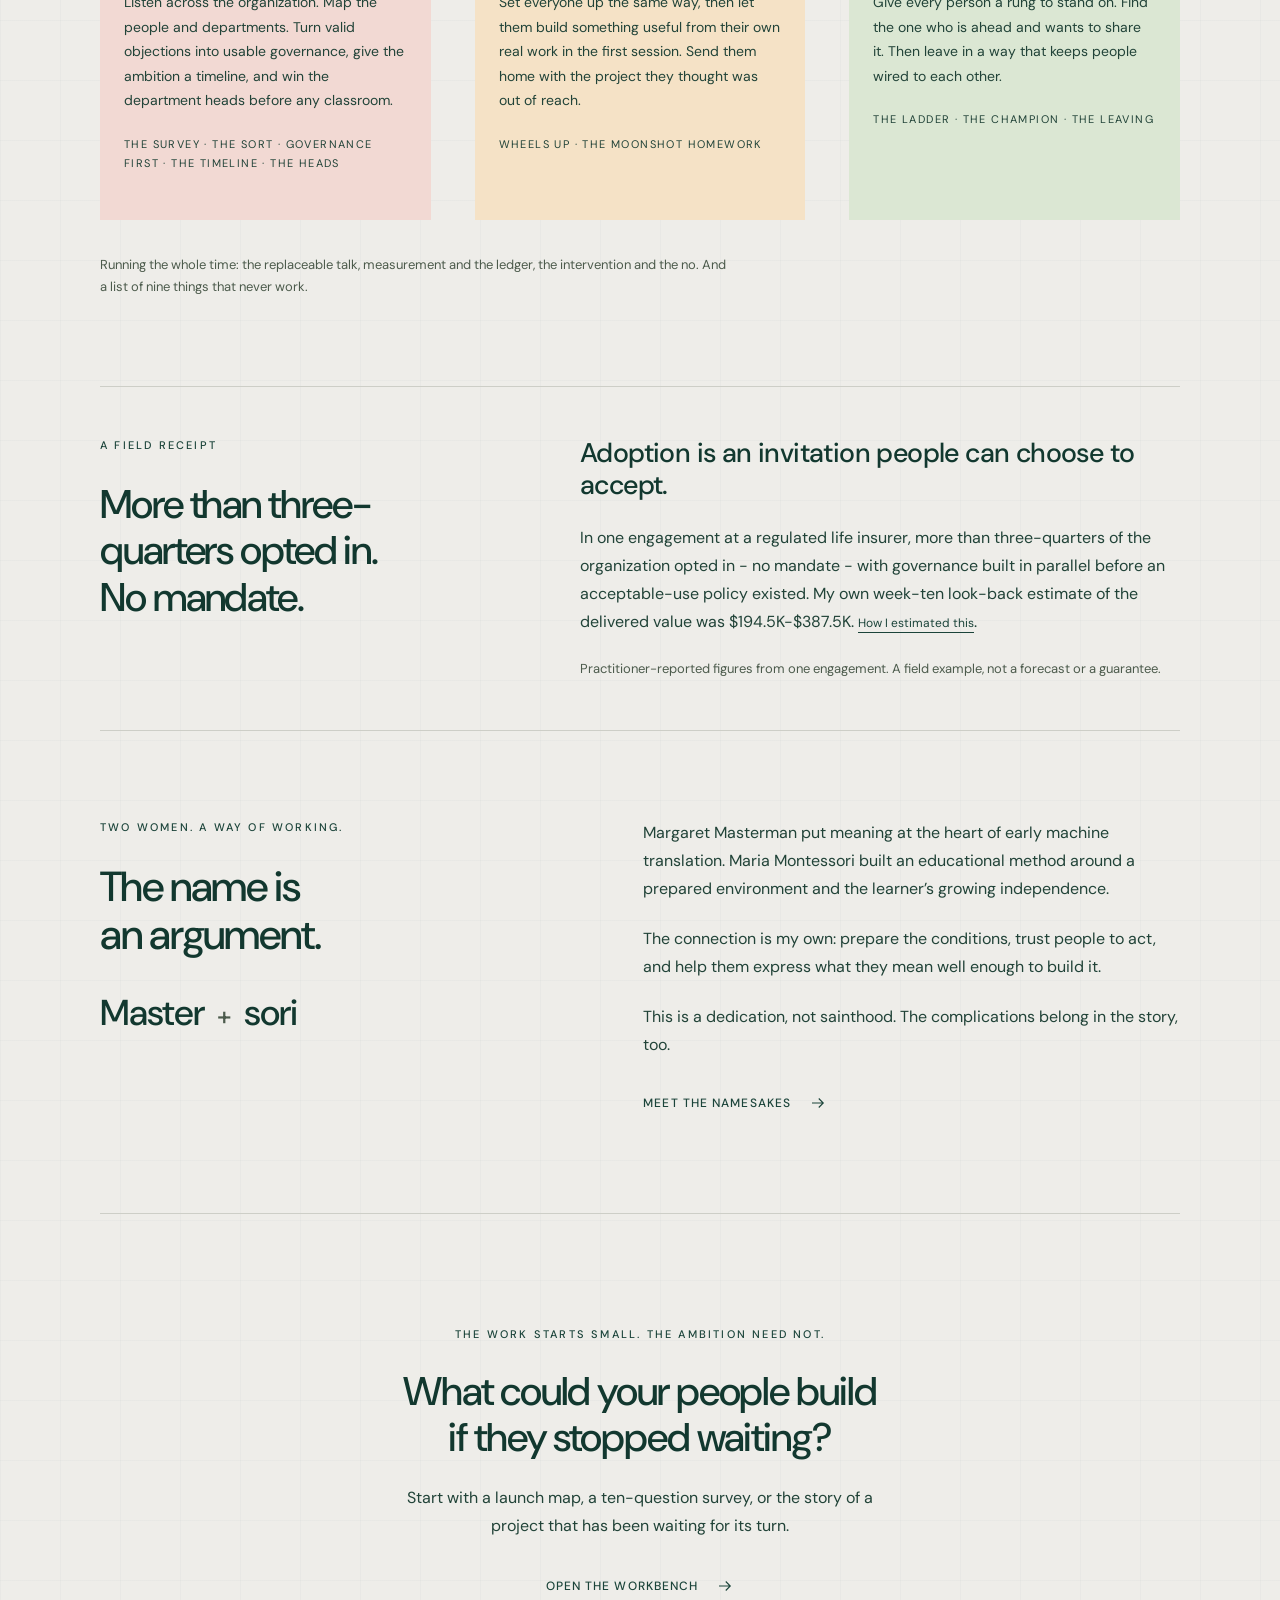
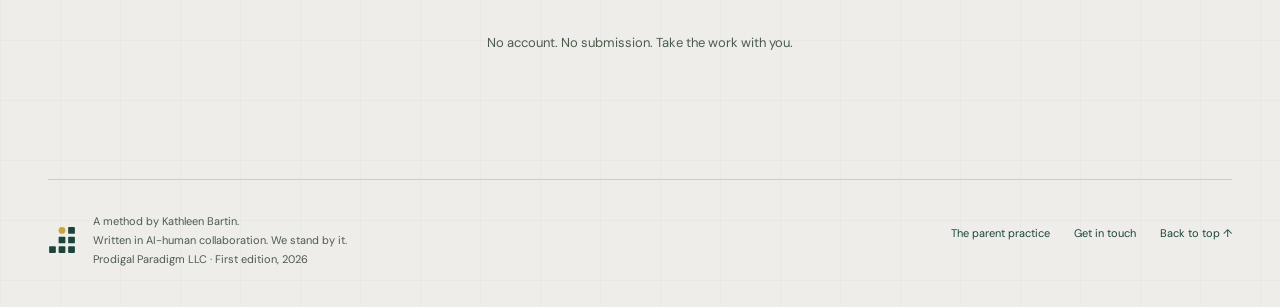
==== commit 66b794d0: "Pre-push proof: spaces at line breaks, step 06 referent, consistency and hyphenation, structured dat" ====
--- a/index.html
+++ b/index.html
@@ -89,14 +89,14 @@
 <body id="top"><a class="skip" href="#main">Skip to content</a><header class="site-header"><a class="brand" href="index.html" aria-label="Mastersori home"><img src="assets/logomark.svg" width="29" height="29" alt=""><span class="brand-name">Mastersori</span></a><button class="menu-button" aria-expanded="false" aria-controls="main-nav" type="button">Menu</button><nav class="nav" id="main-nav" aria-label="Main navigation"><a href="method.html">The method</a><a href="argument.html">The argument</a><a href="dedication.html">The name</a><a href="workbench.html">Open the workbench</a></nav></header>
 
 <main id="main">
-<section class="hero"><p class="eyebrow">The Mastersori Method · A field guide to AI at work</p><h1>The tools are here.<span class="turn">Now let people touch them.</span></h1><p class="lede">Not another AI training. A method for preparing the organization, removing the fear, and helping people build work of their own.</p><div class="hero-actions"><a class="text-link" href="workbench.html">Make a launch map<svg viewBox="0 0 24 24" aria-hidden="true"><path d="M4 12h15m-6-6 6 6-6 6"/></svg></a><a class="text-link" href="method.html">Read the method<svg viewBox="0 0 24 24" aria-hidden="true"><path d="M4 12h15m-6-6 6 6-6 6"/></svg></a></div><p class="hero-foot">A prepared environment. A self-directed learner. A real piece of work.</p></section>
+<section class="hero"><p class="eyebrow">The Mastersori Method · A field guide to AI at work</p><h1>The tools are here. <span class="turn">Now let people touch them.</span></h1><p class="lede">Not another AI training. A method for preparing the organization, removing the fear, and helping people build work of their own.</p><div class="hero-actions"><a class="text-link" href="workbench.html">Make a launch map<svg viewBox="0 0 24 24" aria-hidden="true"><path d="M4 12h15m-6-6 6 6-6 6"/></svg></a><a class="text-link" href="method.html">Read the method<svg viewBox="0 0 24 24" aria-hidden="true"><path d="M4 12h15m-6-6 6 6-6 6"/></svg></a></div><p class="hero-foot">A prepared environment. A self-directed learner. A real piece of work.</p></section>
 <div class="wrap">
-<section class="section intro-grid"><div><p class="eyebrow">The un-training</p><h2>First, undo<br>“don’t touch.”</h2></div><div class="prose"><p>For thirty years, those of us in IT taught people not to touch. Stay in the browser. Stay in the inbox. If something breaks, call someone.</p><p>Then AI arrived and asked them to do the opposite: explore, connect, try, break, fix, and build. The problem is not simply that people need a better tutorial. It is that they learned the old lesson very well.</p><p class="quote">Enablement is not teaching a tool.<br>It is giving people room to act.</p><p class="small muted">Mastersori is my method for doing that deliberately.<br>Kathleen Bartin · Prodigal Paradigm</p><p><a class="text-link" href="argument.html">Read the argument<svg viewBox="0 0 24 24" aria-hidden="true"><path d="M4 12h15m-6-6 6 6-6 6"/></svg></a></p></div></section>
+<section class="section intro-grid"><div><p class="eyebrow">The un-training</p><h2>First, undo <br>“don’t touch.”</h2></div><div class="prose"><p>For thirty years, those of us in IT taught people not to touch. Stay in the browser. Stay in the inbox. If something breaks, call someone.</p><p>Then AI arrived and asked them to do the opposite: explore, connect, try, break, fix, and build. The problem is not simply that people need a better tutorial. It is that they learned the old lesson very well.</p><p class="quote">Enablement is not teaching a tool. <br>It is giving people room to act.</p><p class="small muted">Mastersori is my method for doing that deliberately. <br>Kathleen Bartin · Prodigal Paradigm</p><p><a class="text-link" href="argument.html">Read the argument<svg viewBox="0 0 24 24" aria-hidden="true"><path d="M4 12h15m-6-6 6 6-6 6"/></svg></a></p></div></section>
 <section class="section"><div class="section-top"><div><p class="eyebrow">Ten steps. One change in posture.</p><h2>From permission to possibility.</h2></div><a class="text-link" href="method.html">Inside the method<svg viewBox="0 0 24 24" aria-hidden="true"><path d="M4 12h15m-6-6 6 6-6 6"/></svg></a></div><div class="movements"><article class="movement m-prepare"><span class="number">01 / Prepare</span><h3><a class="card-link" href="method.html#survey">Make the ground safe.</a></h3><p>Listen across the organization. Map the people and departments. Turn valid objections into usable governance, give the ambition a timeline, and win the department heads before any classroom.</p><p class="small">The survey · The sort · Governance first · The timeline · The heads</p></article><article class="movement m-begin"><span class="number">02 / Begin</span><h3><a class="card-link" href="method.html#session">Make it personal.</a></h3><p>Set everyone up the same way, then let them build something useful from their own real work in the first session. Send them home with the project they thought was out of reach.</p><p class="small">Wheels up · The moonshot homework</p></article><article class="movement m-continue"><span class="number">03 / Continue</span><h3><a class="card-link" href="method.html#ladder">Make it their own.</a></h3><p>Give every person a rung to stand on. Find the one who is ahead and wants to share it. Then leave in a way that keeps people wired to each other.</p><p class="small">The ladder · The champion · The leaving</p></article></div><p class="small muted running-line">Running the whole time: the replaceable talk, measurement and the ledger, the intervention and the no. And a list of nine things that never work.</p></section>
-<section class="receipt" aria-labelledby="receipt-title"><div><p class="eyebrow" id="receipt-title">A field receipt</p><p class="receipt-statement">More than three-quarters opted in.<br>No mandate.</p></div><div><h3>Adoption is an invitation people can choose to accept.</h3><p>In one engagement at a regulated insurer, more than three-quarters of the organization opted in - no mandate - with governance built in parallel before an acceptable-use policy existed. My own week-ten look-back estimate of the delivered value was $194.5K-$387.5K. <a class="sources-inline" href="method.html#measurement">How I estimated this</a>.</p><p class="small muted">Practitioner-reported figures from one engagement. A field example, not a forecast or a guarantee.</p></div></section>
-<section class="section intro-grid no-rule"><div><p class="eyebrow">Two women. A way of working.</p><h2>The name is<br>an argument.</h2><div class="name-equation">Master<span>+</span>sori</div></div><div class="prose"><p>Margaret Masterman put meaning at the heart of early machine translation. Maria Montessori built an educational method around a prepared environment and the learner’s growing independence.</p><p>The connection is my own: prepare the conditions, trust people to act, and help them express what they mean well enough to build it.</p><p>This is a dedication, not sainthood. The complications belong in the story, too.</p><a class="text-link" href="dedication.html">Meet the namesakes<svg viewBox="0 0 24 24" aria-hidden="true"><path d="M4 12h15m-6-6 6 6-6 6"/></svg></a></div></section>
+<section class="receipt" aria-labelledby="receipt-title"><div><p class="eyebrow" id="receipt-title">A field receipt</p><p class="receipt-statement">More than three-quarters opted in. <br>No mandate.</p></div><div><h3>Adoption is an invitation people can choose to accept.</h3><p>In one engagement at a regulated life insurer, more than three-quarters of the organization opted in - no mandate - with governance built in parallel before an acceptable-use policy existed. My own week-ten look-back estimate of the delivered value was $194.5K-$387.5K. <a class="sources-inline" href="method.html#measurement">How I estimated this</a>.</p><p class="small muted">Practitioner-reported figures from one engagement. A field example, not a forecast or a guarantee.</p></div></section>
+<section class="section intro-grid no-rule"><div><p class="eyebrow">Two women. A way of working.</p><h2>The name is <br>an argument.</h2><div class="name-equation">Master<span>+</span>sori</div></div><div class="prose"><p>Margaret Masterman put meaning at the heart of early machine translation. Maria Montessori built an educational method around a prepared environment and the learner’s growing independence.</p><p>The connection is my own: prepare the conditions, trust people to act, and help them express what they mean well enough to build it.</p><p>This is a dedication, not sainthood. The complications belong in the story, too.</p><a class="text-link" href="dedication.html">Meet the namesakes<svg viewBox="0 0 24 24" aria-hidden="true"><path d="M4 12h15m-6-6 6 6-6 6"/></svg></a></div></section>
 <hr class="rule">
-<section class="closing"><p class="eyebrow">The work starts small. The ambition need not.</p><h2>What could your people build<br>if they stopped waiting?</h2><p>Start with a launch map, a ten-question survey, or the story of a project that has been waiting for its turn.</p><a class="text-link" href="workbench.html">Open the workbench<svg viewBox="0 0 24 24" aria-hidden="true"><path d="M4 12h15m-6-6 6 6-6 6"/></svg></a><p class="small muted">No account. No submission. Take the work with you.</p></section>
+<section class="closing"><p class="eyebrow">The work starts small. The ambition need not.</p><h2>What could your people build <br>if they stopped waiting?</h2><p>Start with a launch map, a ten-question survey, or the story of a project that has been waiting for its turn.</p><a class="text-link" href="workbench.html">Open the workbench<svg viewBox="0 0 24 24" aria-hidden="true"><path d="M4 12h15m-6-6 6 6-6 6"/></svg></a><p class="small muted">No account. No submission. Take the work with you.</p></section>
 </div></main>
-<footer class="site-footer"><div class="footer-left"><img src="assets/logomark.svg" width="28" height="28" alt="" aria-hidden="true"><p>A method by Kathleen Bartin.<br>Written in AI-human collaboration. We stand by it.<br>Prodigal Paradigm LLC · First edition, 2026</p></div><nav class="footer-links" aria-label="Footer navigation"><a href="https://www.prodigalparadigm.com">The parent practice</a><a href="mailto:kathleen@prodigalparadigm.com?subject=Mastersori%20conversation">Get in touch</a><a href="#top">Back to top ↑</a></nav></footer><!-- LOOKS: the one-line house view-counter beacon goes here when the rollout reaches this site. No other analytics on this site. -->
+<footer class="site-footer"><div class="footer-left"><img src="assets/logomark.svg" width="28" height="28" alt="" aria-hidden="true"><p>A method by Kathleen Bartin. <br>Written in AI-human collaboration. We stand by it. <br>Prodigal Paradigm LLC · First edition, 2026</p></div><nav class="footer-links" aria-label="Footer navigation"><a href="https://www.prodigalparadigm.com">The parent practice</a><a href="mailto:kathleen@prodigalparadigm.com?subject=Mastersori%20conversation">Get in touch</a><a href="#top">Back to top ↑</a></nav></footer><!-- LOOKS: the one-line house view-counter beacon goes here when the rollout reaches this site. No other analytics on this site. -->
 </body></html>
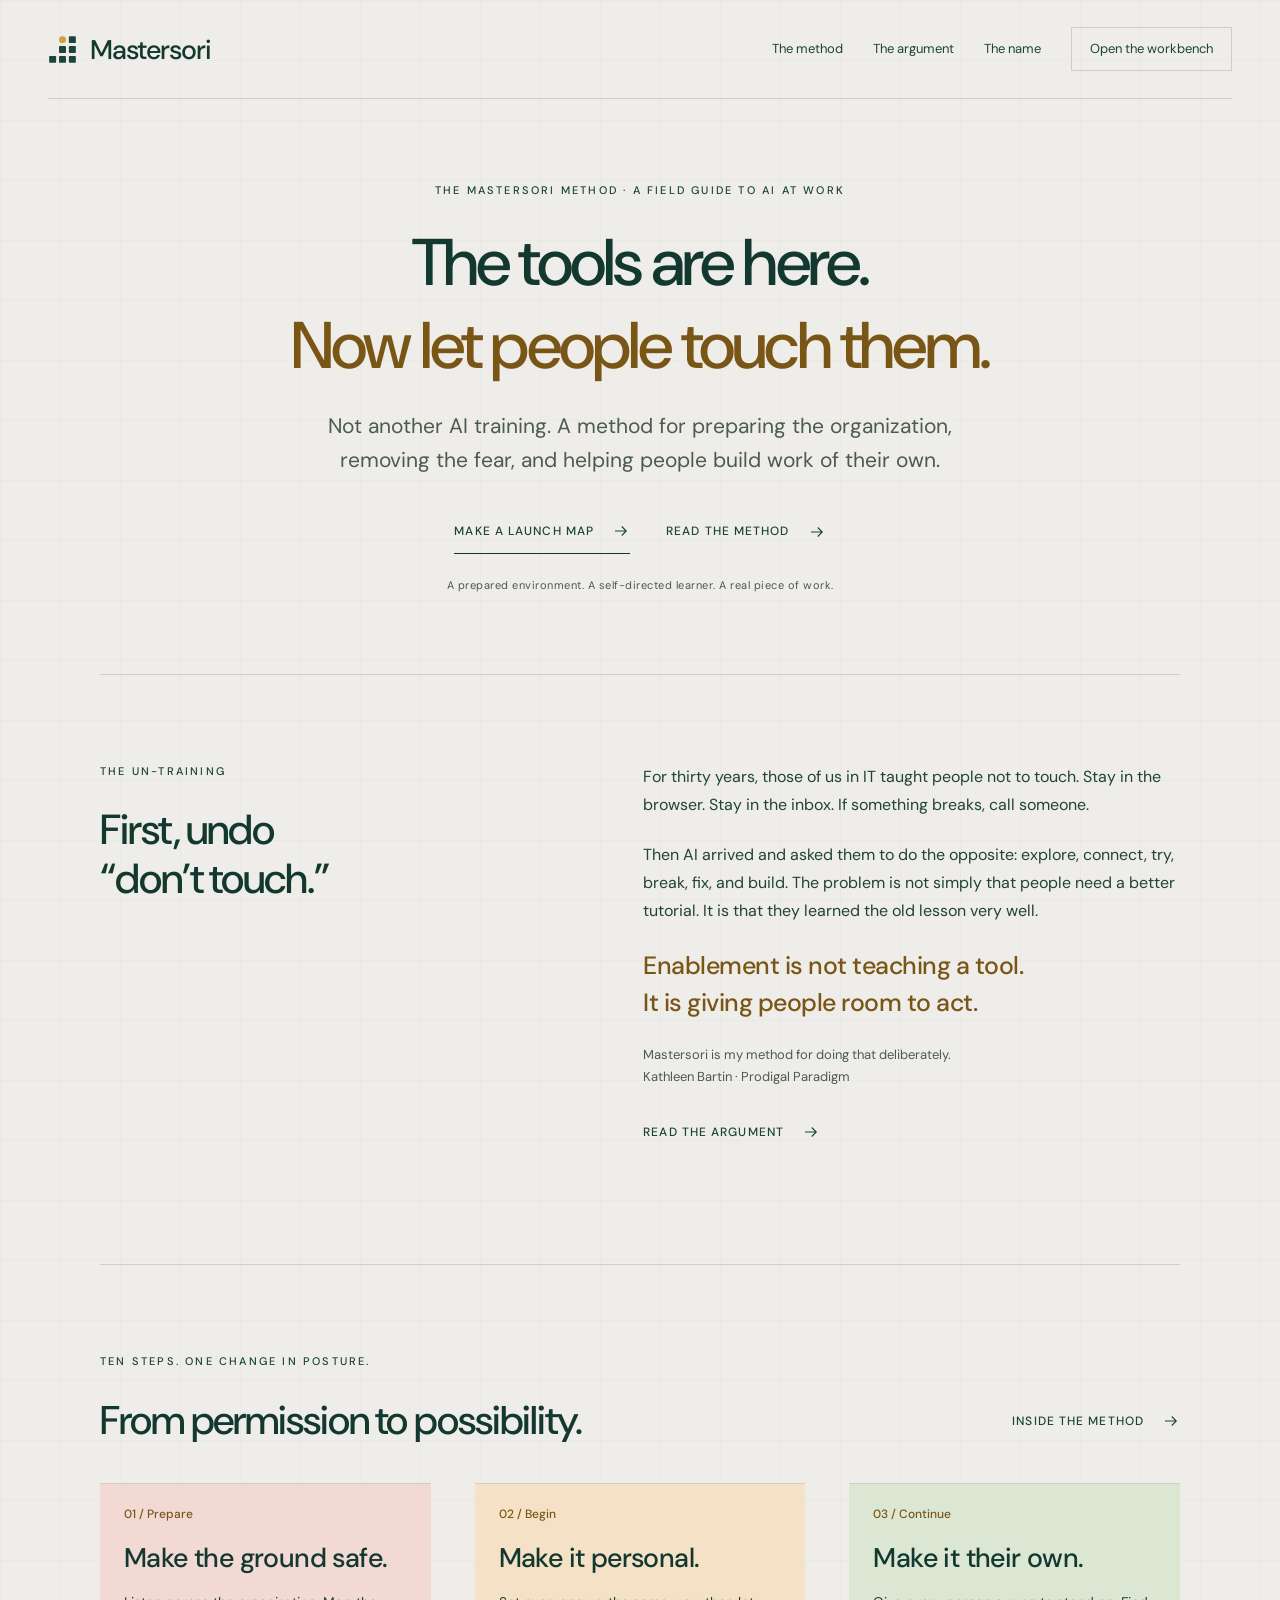
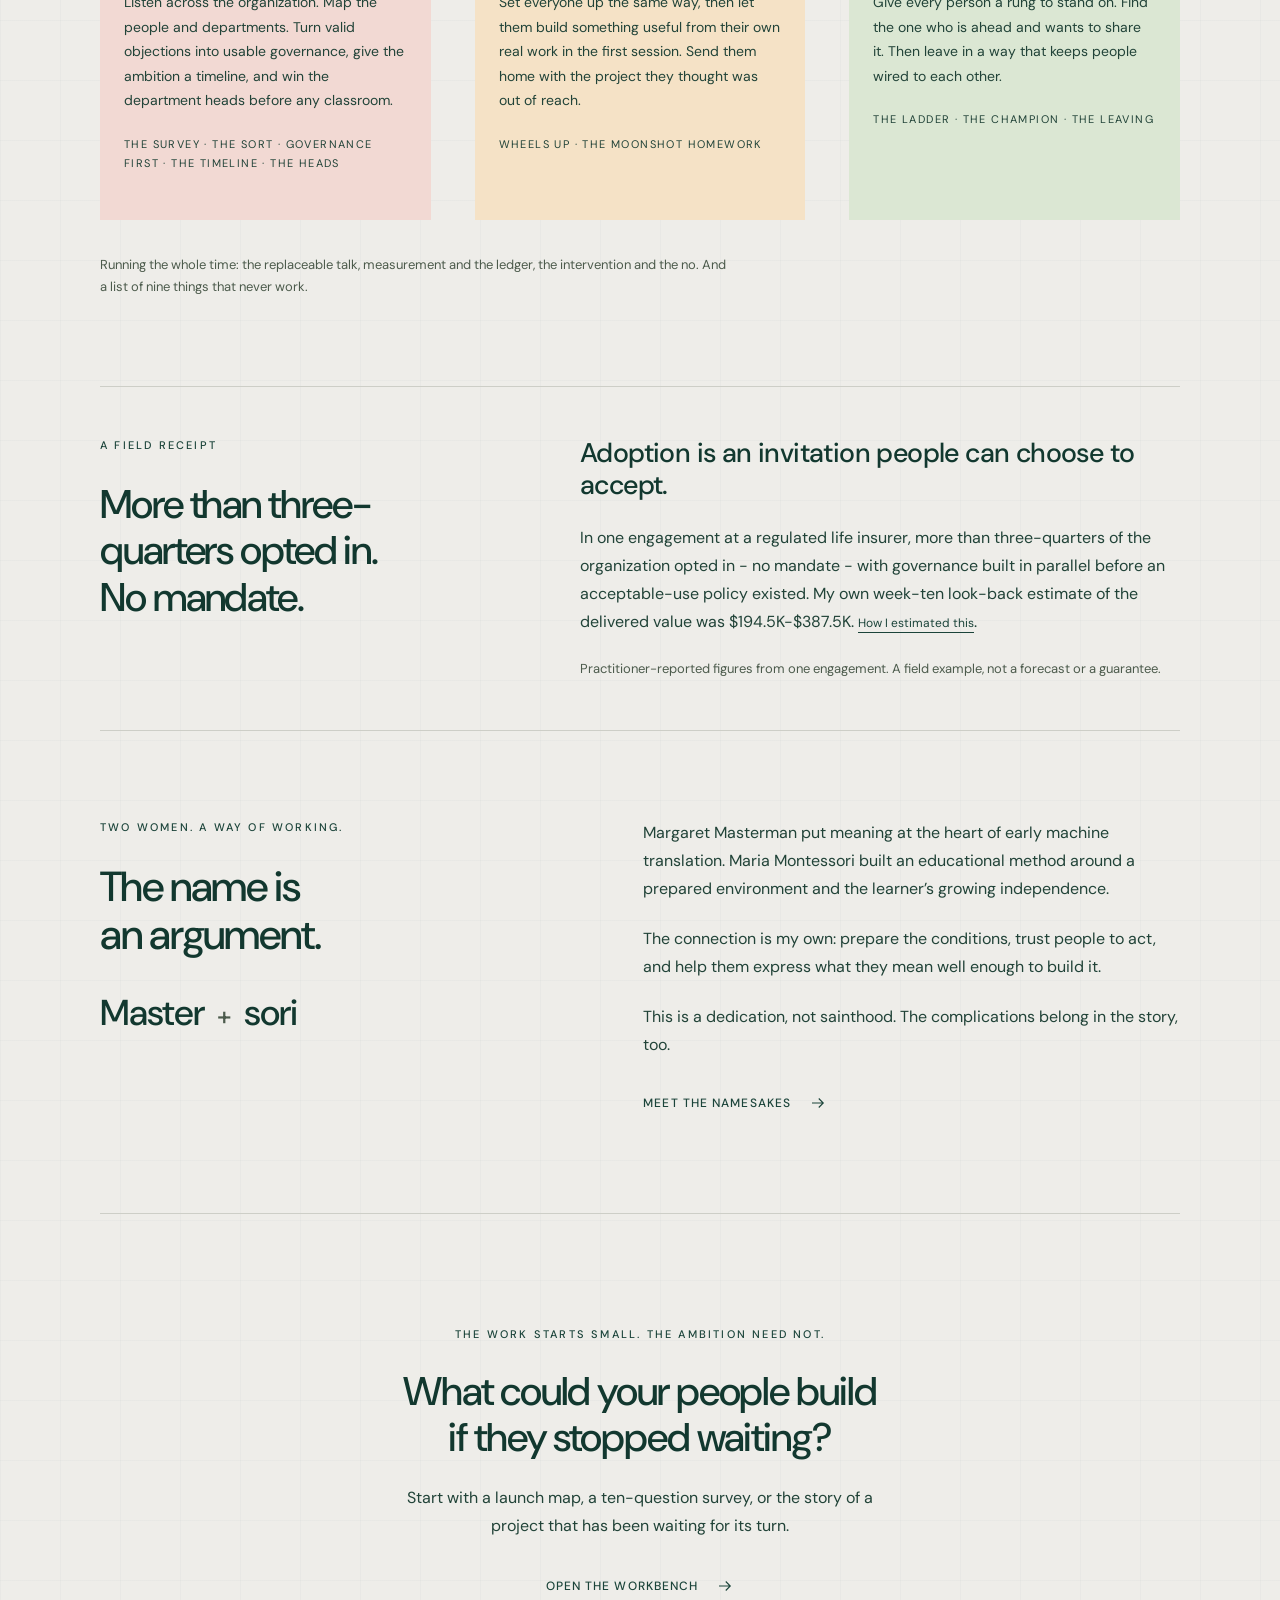
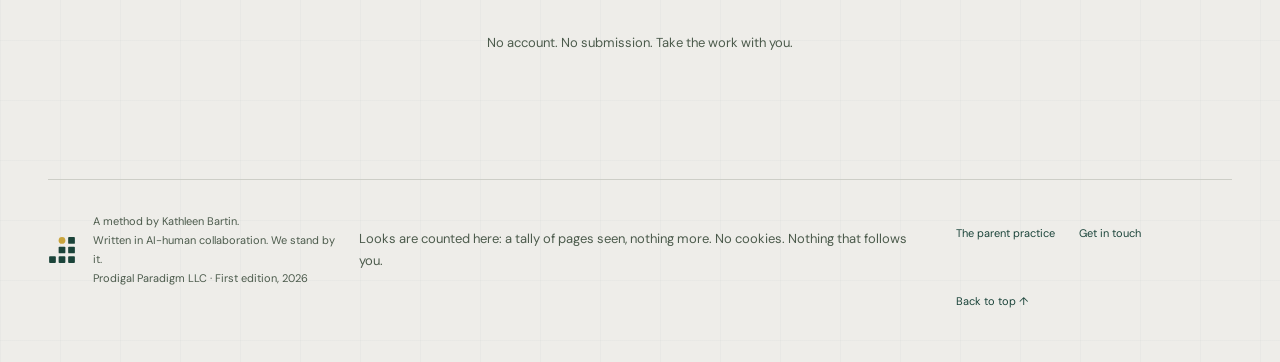
==== commit e2c016b2: "LOOKS wave 2: beacon on all six pages + disclosure in the footer The placeholder comment becomes the" ====
--- a/index.html
+++ b/index.html
@@ -6,46 +6,46 @@
 <title>Mastersori · AI enablement, not another training.</title>
 <meta name="description" content="A human-first method for AI adoption. Prepare the environment, remove the fear, and help people build work of their own.">
 <meta name="author" content="Kathleen Bartin">
-<link rel="canonical" href="https://prodigalparadigm.github.io/mastersori/">
+<link rel="canonical" href="https://mastersori.com/">
 <meta property="og:title" content="Mastersori · AI enablement, not another training.">
 <meta property="og:description" content="A human-first method for AI adoption. Prepare the environment, remove the fear, and help people build work of their own.">
 <meta property="og:type" content="website">
-<meta property="og:url" content="https://prodigalparadigm.github.io/mastersori/">
+<meta property="og:url" content="https://mastersori.com/">
 <meta property="og:site_name" content="Mastersori">
-<meta property="og:image" content="https://prodigalparadigm.github.io/mastersori/assets/og-card.png">
+<meta property="og:image" content="https://mastersori.com/assets/og-card.png">
 <meta property="og:image:width" content="1200">
 <meta property="og:image:height" content="630">
 <meta property="og:image:alt" content="Mastersori. The tools are here. Now let people touch them.">
 <meta name="twitter:card" content="summary_large_image">
-<meta name="twitter:image" content="https://prodigalparadigm.github.io/mastersori/assets/og-card.png">
+<meta name="twitter:image" content="https://mastersori.com/assets/og-card.png">
 <link rel="icon" href="assets/logomark-simplified.svg" type="image/svg+xml">
 <link rel="apple-touch-icon" href="assets/apple-touch-icon.png">
 <link rel="preconnect" href="https://fonts.googleapis.com">
 <link rel="preconnect" href="https://fonts.gstatic.com" crossorigin>
 <link rel="stylesheet" href="https://fonts.googleapis.com/css2?family=DM+Sans:wght@400;500;600&amp;display=swap">
-<link rel="stylesheet" href="styles.css">
-<script src="app.js" defer></script>
+<link rel="stylesheet" href="styles.css?v=20261120c">
+<script src="app.js?v=20261120c" defer></script>
 <script type="application/ld+json">
 {
   "@context": "https://schema.org",
   "@graph": [
     {
       "@type": "WebSite",
-      "@id": "https://prodigalparadigm.github.io/mastersori/#website",
+      "@id": "https://mastersori.com/#website",
       "name": "Mastersori",
       "alternateName": "The Mastersori Method",
-      "url": "https://prodigalparadigm.github.io/mastersori/",
+      "url": "https://mastersori.com/",
       "publisher": {
-        "@id": "https://prodigalparadigm.github.io/mastersori/#org"
+        "@id": "https://mastersori.com/#org"
       },
       "author": {
-        "@id": "https://prodigalparadigm.github.io/mastersori/#kathleen"
+        "@id": "https://mastersori.com/#kathleen"
       },
       "inLanguage": "en"
     },
     {
       "@type": "Person",
-      "@id": "https://prodigalparadigm.github.io/mastersori/#kathleen",
+      "@id": "https://mastersori.com/#kathleen",
       "name": "Kathleen Bartin",
       "jobTitle": "AI Adoption Strategist",
       "url": "https://www.prodigalparadigm.com/",
@@ -54,31 +54,31 @@
         "https://www.linkedin.com/in/kathleen-bartin"
       ],
       "worksFor": {
-        "@id": "https://prodigalparadigm.github.io/mastersori/#org"
+        "@id": "https://mastersori.com/#org"
       }
     },
     {
       "@type": "Organization",
-      "@id": "https://prodigalparadigm.github.io/mastersori/#org",
+      "@id": "https://mastersori.com/#org",
       "name": "Prodigal Paradigm LLC",
       "url": "https://www.prodigalparadigm.com/",
       "founder": {
-        "@id": "https://prodigalparadigm.github.io/mastersori/#kathleen"
+        "@id": "https://mastersori.com/#kathleen"
       }
     },
     {
       "@type": "CreativeWork",
-      "@id": "https://prodigalparadigm.github.io/mastersori/#method",
+      "@id": "https://mastersori.com/#method",
       "name": "The Mastersori Method",
       "alternateName": "The Un-Training",
       "description": "A human-first method for rolling out AI across a workforce: prepare the organization, remove the fear, and help people build work of their own.",
       "author": {
-        "@id": "https://prodigalparadigm.github.io/mastersori/#kathleen"
+        "@id": "https://mastersori.com/#kathleen"
       },
       "publisher": {
-        "@id": "https://prodigalparadigm.github.io/mastersori/#org"
+        "@id": "https://mastersori.com/#org"
       },
-      "url": "https://prodigalparadigm.github.io/mastersori/method.html",
+      "url": "https://mastersori.com/method.html",
       "datePublished": "2026-11-17",
       "inLanguage": "en"
     }
@@ -98,5 +98,7 @@
 <hr class="rule">
 <section class="closing"><p class="eyebrow">The work starts small. The ambition need not.</p><h2>What could your people build <br>if they stopped waiting?</h2><p>Start with a launch map, a ten-question survey, or the story of a project that has been waiting for its turn.</p><a class="text-link" href="workbench.html">Open the workbench<svg viewBox="0 0 24 24" aria-hidden="true"><path d="M4 12h15m-6-6 6 6-6 6"/></svg></a><p class="small muted">No account. No submission. Take the work with you.</p></section>
 </div></main>
-<footer class="site-footer"><div class="footer-left"><img src="assets/logomark.svg" width="28" height="28" alt="" aria-hidden="true"><p>A method by Kathleen Bartin. <br>Written in AI-human collaboration. We stand by it. <br>Prodigal Paradigm LLC · First edition, 2026</p></div><nav class="footer-links" aria-label="Footer navigation"><a href="https://www.prodigalparadigm.com">The parent practice</a><a href="mailto:kathleen@prodigalparadigm.com?subject=Mastersori%20conversation">Get in touch</a><a href="#top">Back to top ↑</a></nav></footer><!-- LOOKS: the one-line house view-counter beacon goes here when the rollout reaches this site. No other analytics on this site. -->
+<footer class="site-footer"><div class="footer-left"><img src="assets/logomark.svg" width="28" height="28" alt="" aria-hidden="true"><p>A method by Kathleen Bartin. <br>Written in AI-human collaboration. We stand by it. <br>Prodigal Paradigm LLC · First edition, 2026</p><p class="small muted">Looks are counted here: a tally of pages seen, nothing more. No cookies. Nothing that follows you.</p></div><nav class="footer-links" aria-label="Footer navigation"><a href="https://www.prodigalparadigm.com">The parent practice</a><a href="mailto:kathleen@prodigalparadigm.com?subject=Mastersori%20conversation">Get in touch</a><a href="#top">Back to top ↑</a></nav></footer><!-- LOOKS counter: stores nothing but a count. No cookies, no storage, no third-party script.
+     Silent on any failure - a counter must never break or slow the page it counts. -->
+<script>try{navigator.sendBeacon&&navigator.sendBeacon("https://mhzitp8tad.execute-api.us-east-1.amazonaws.com/look?p="+encodeURIComponent(location.pathname))}catch(e){}</script>
 </body></html>
--- a/styles.css
+++ b/styles.css
@@ -105,6 +105,7 @@
 .passage{margin:34px 0 0;padding:4px 0 4px 26px;border-left:1px solid var(--gold)}
 .passage h3{font-size:23px;margin-bottom:16px}
 .passage p:last-child{margin-bottom:0}
+.passage.emphasis{margin:32px 0 36px;border-left-width:2px}
 .passage+details.stage{margin-top:38px}
 .passage ol li{padding-left:4px;margin:6px 0}
 .passage ol li::marker{color:var(--gold)}.stage-content ol,.article-body ol{padding-left:22px}.stage-content ol li{padding-left:4px}.never-list li{margin:14px 0;padding-left:6px}
